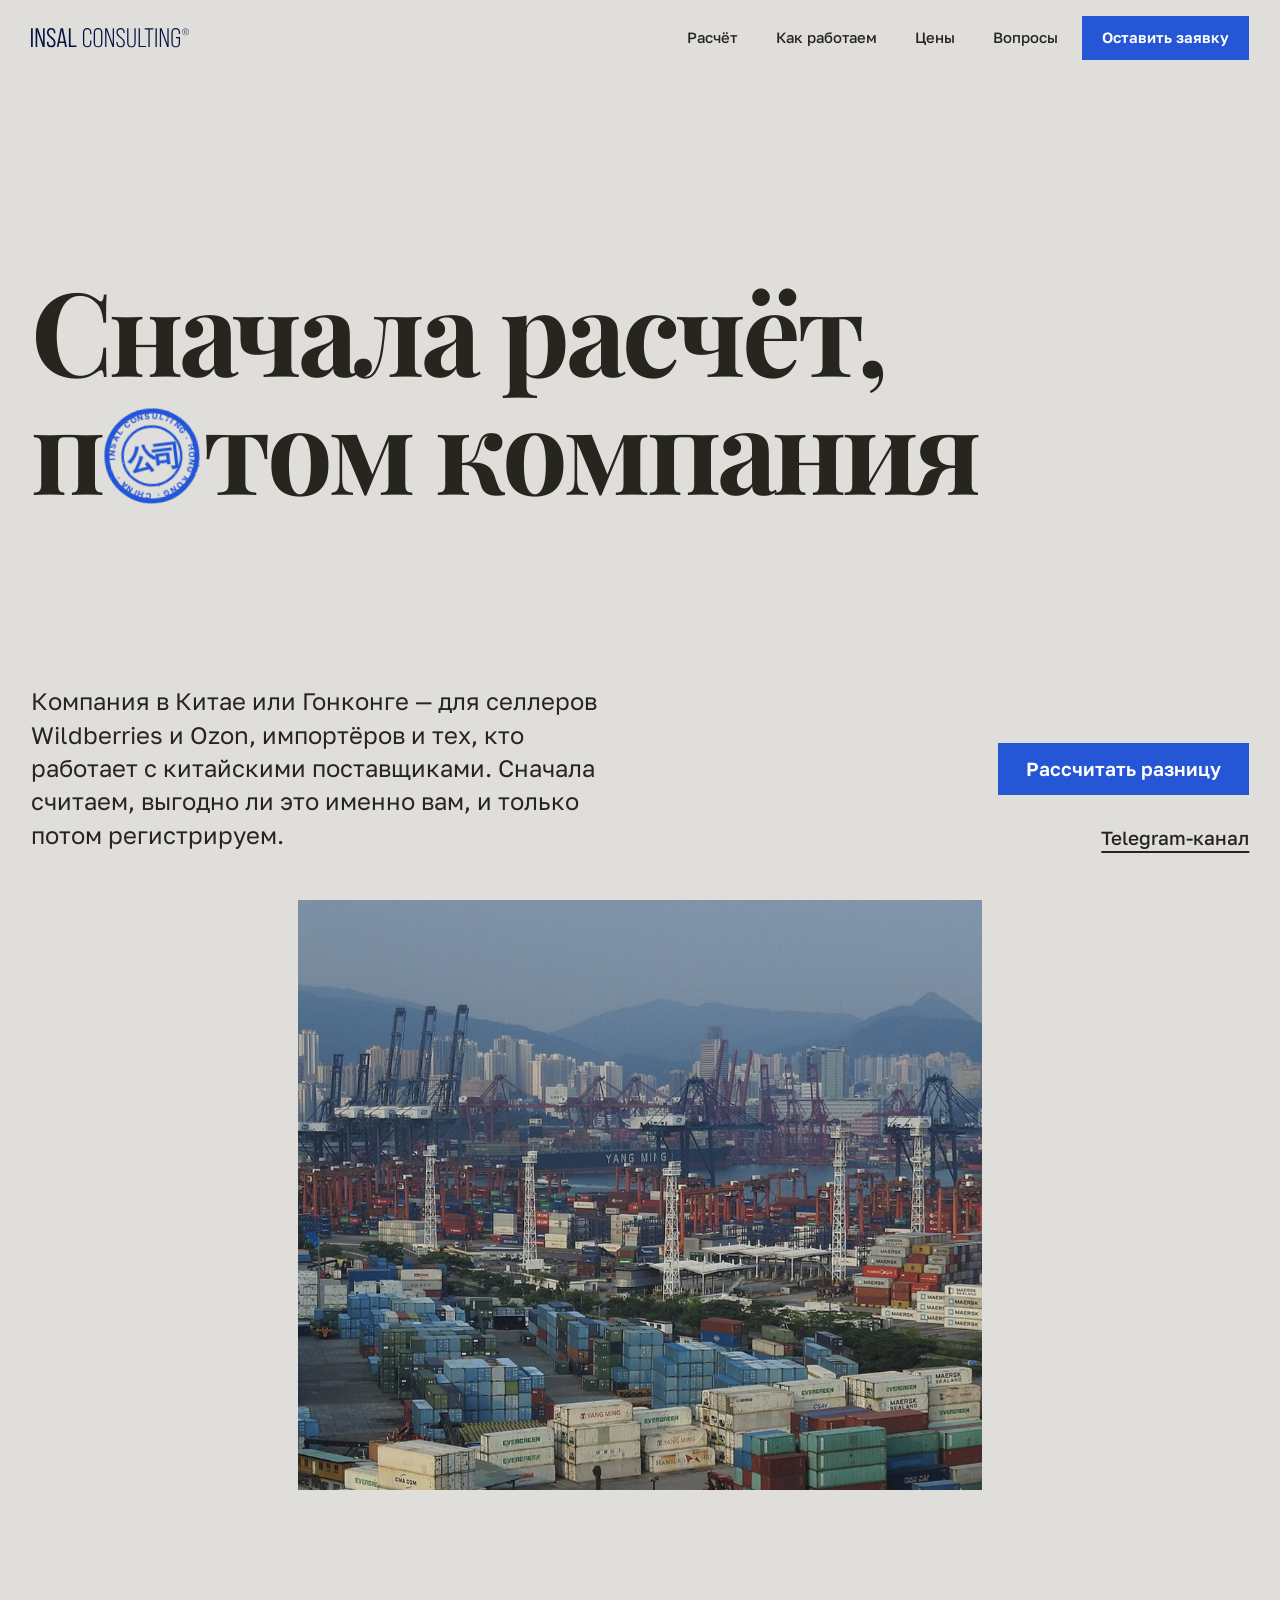
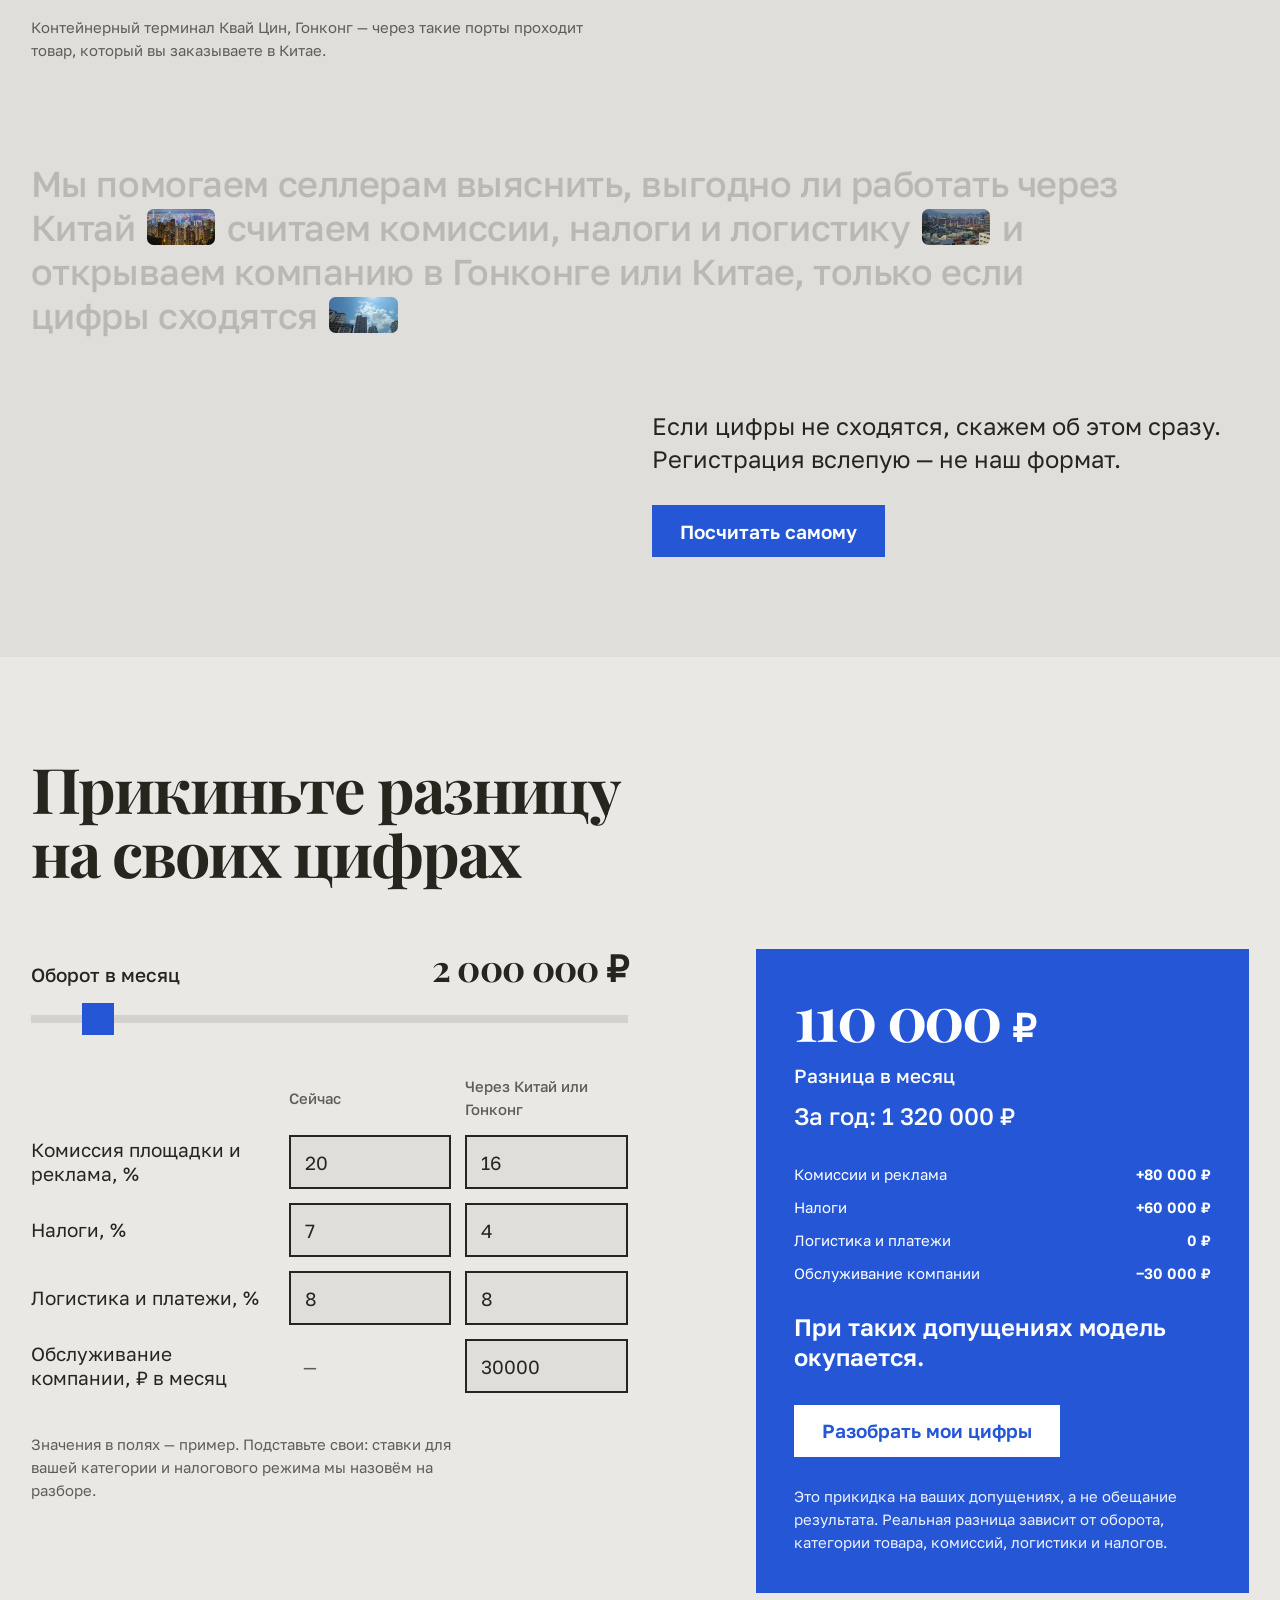
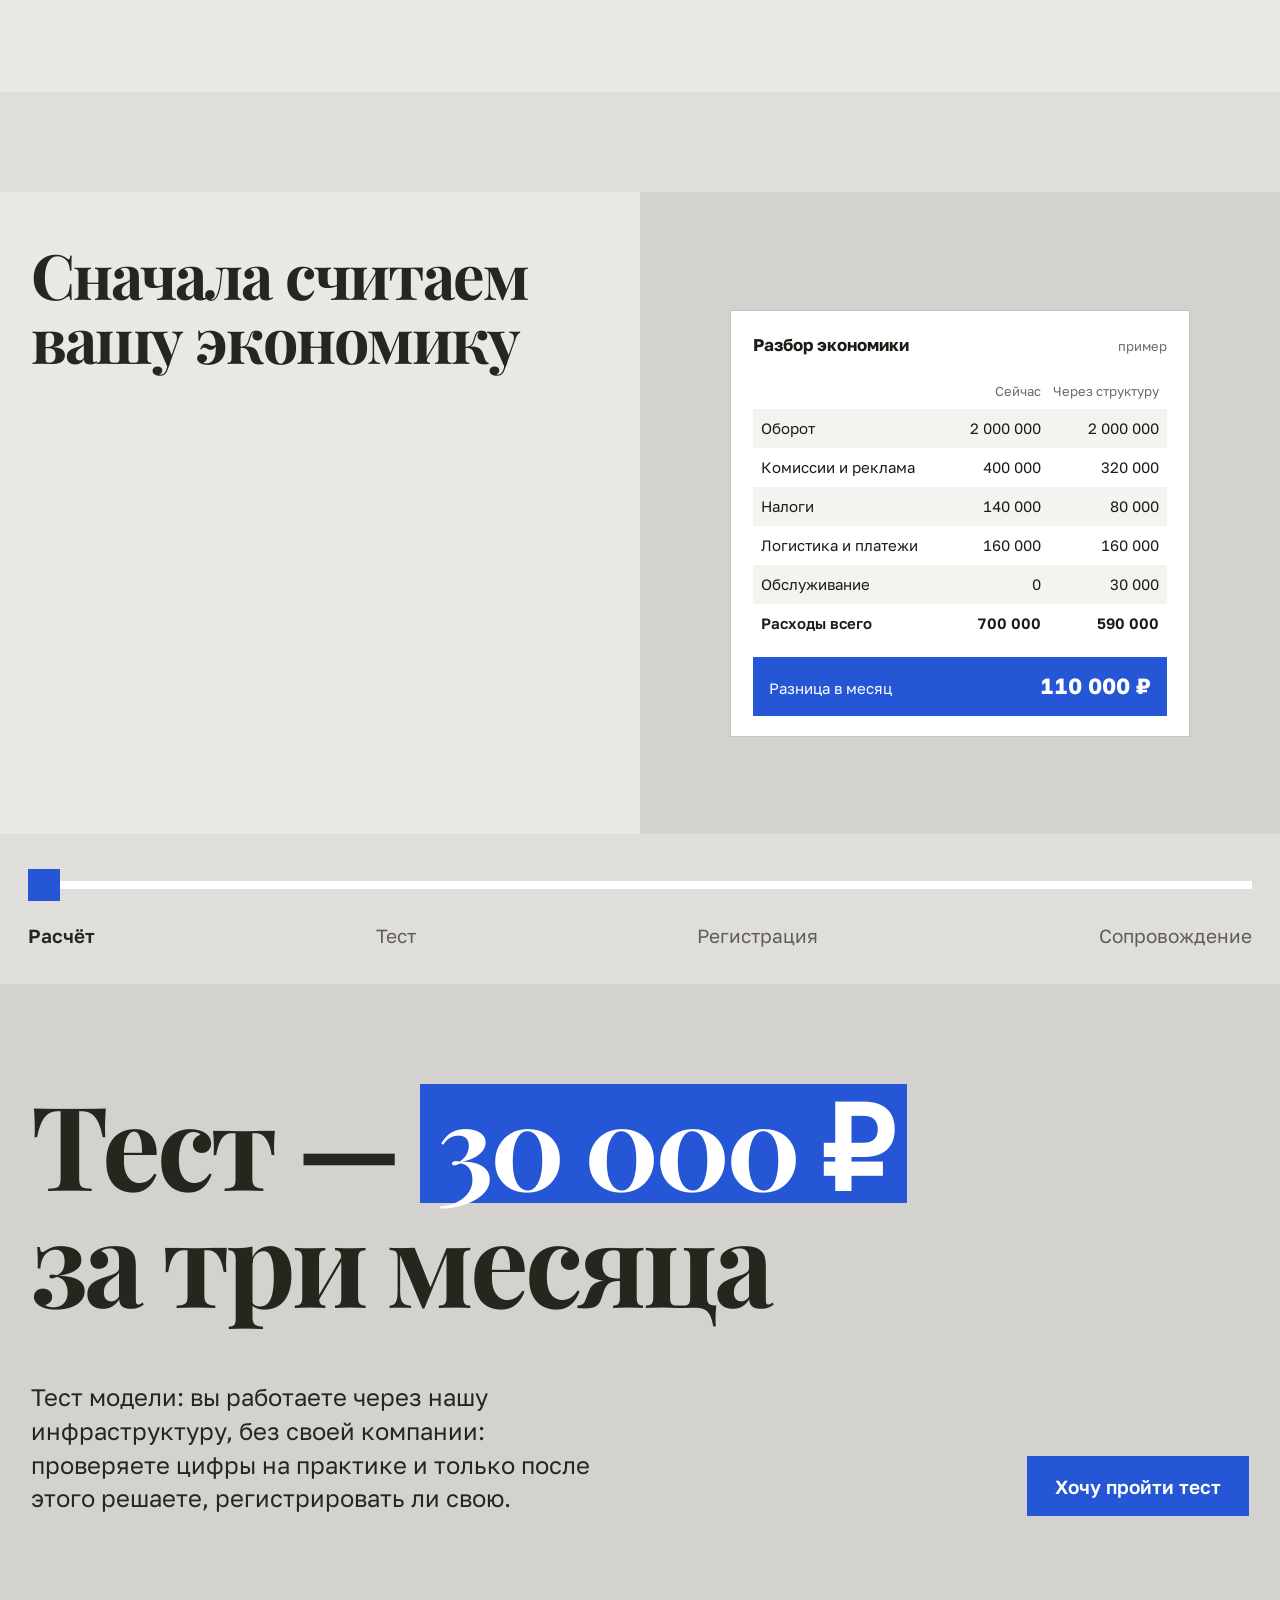
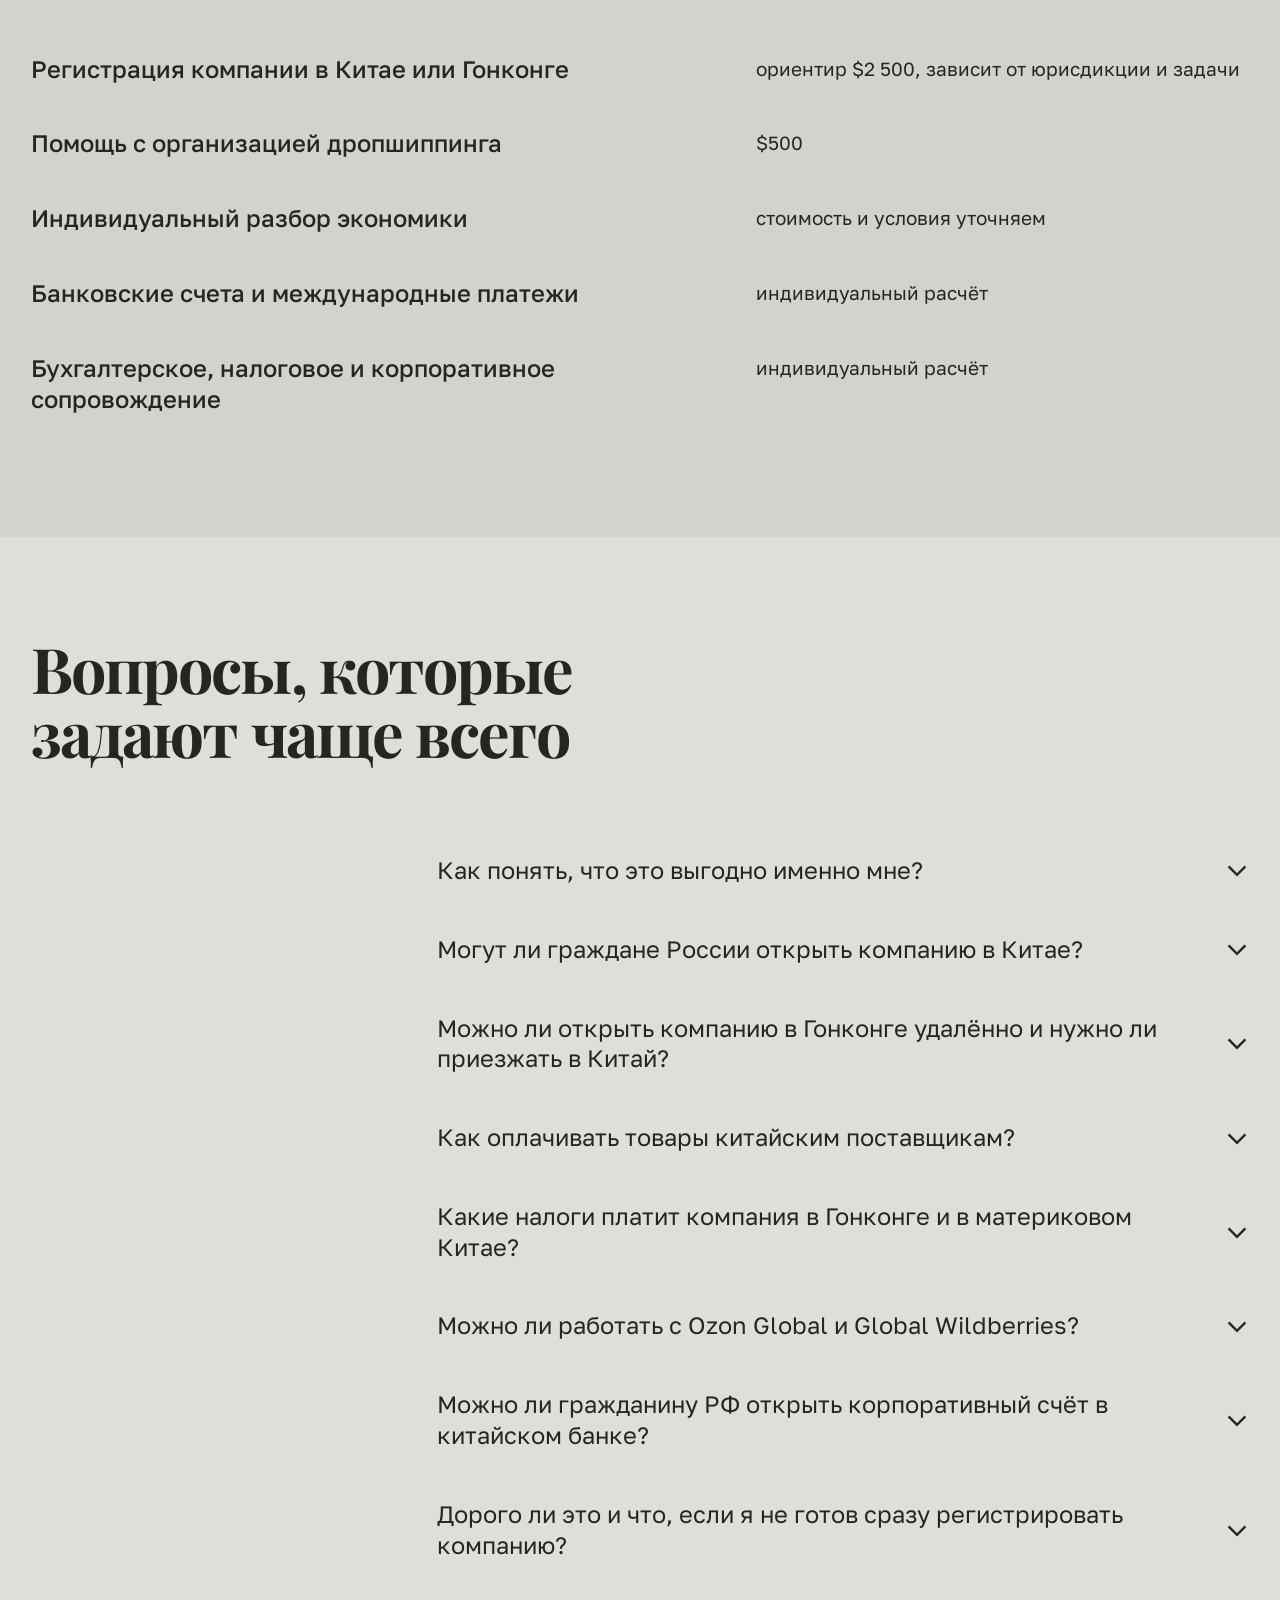
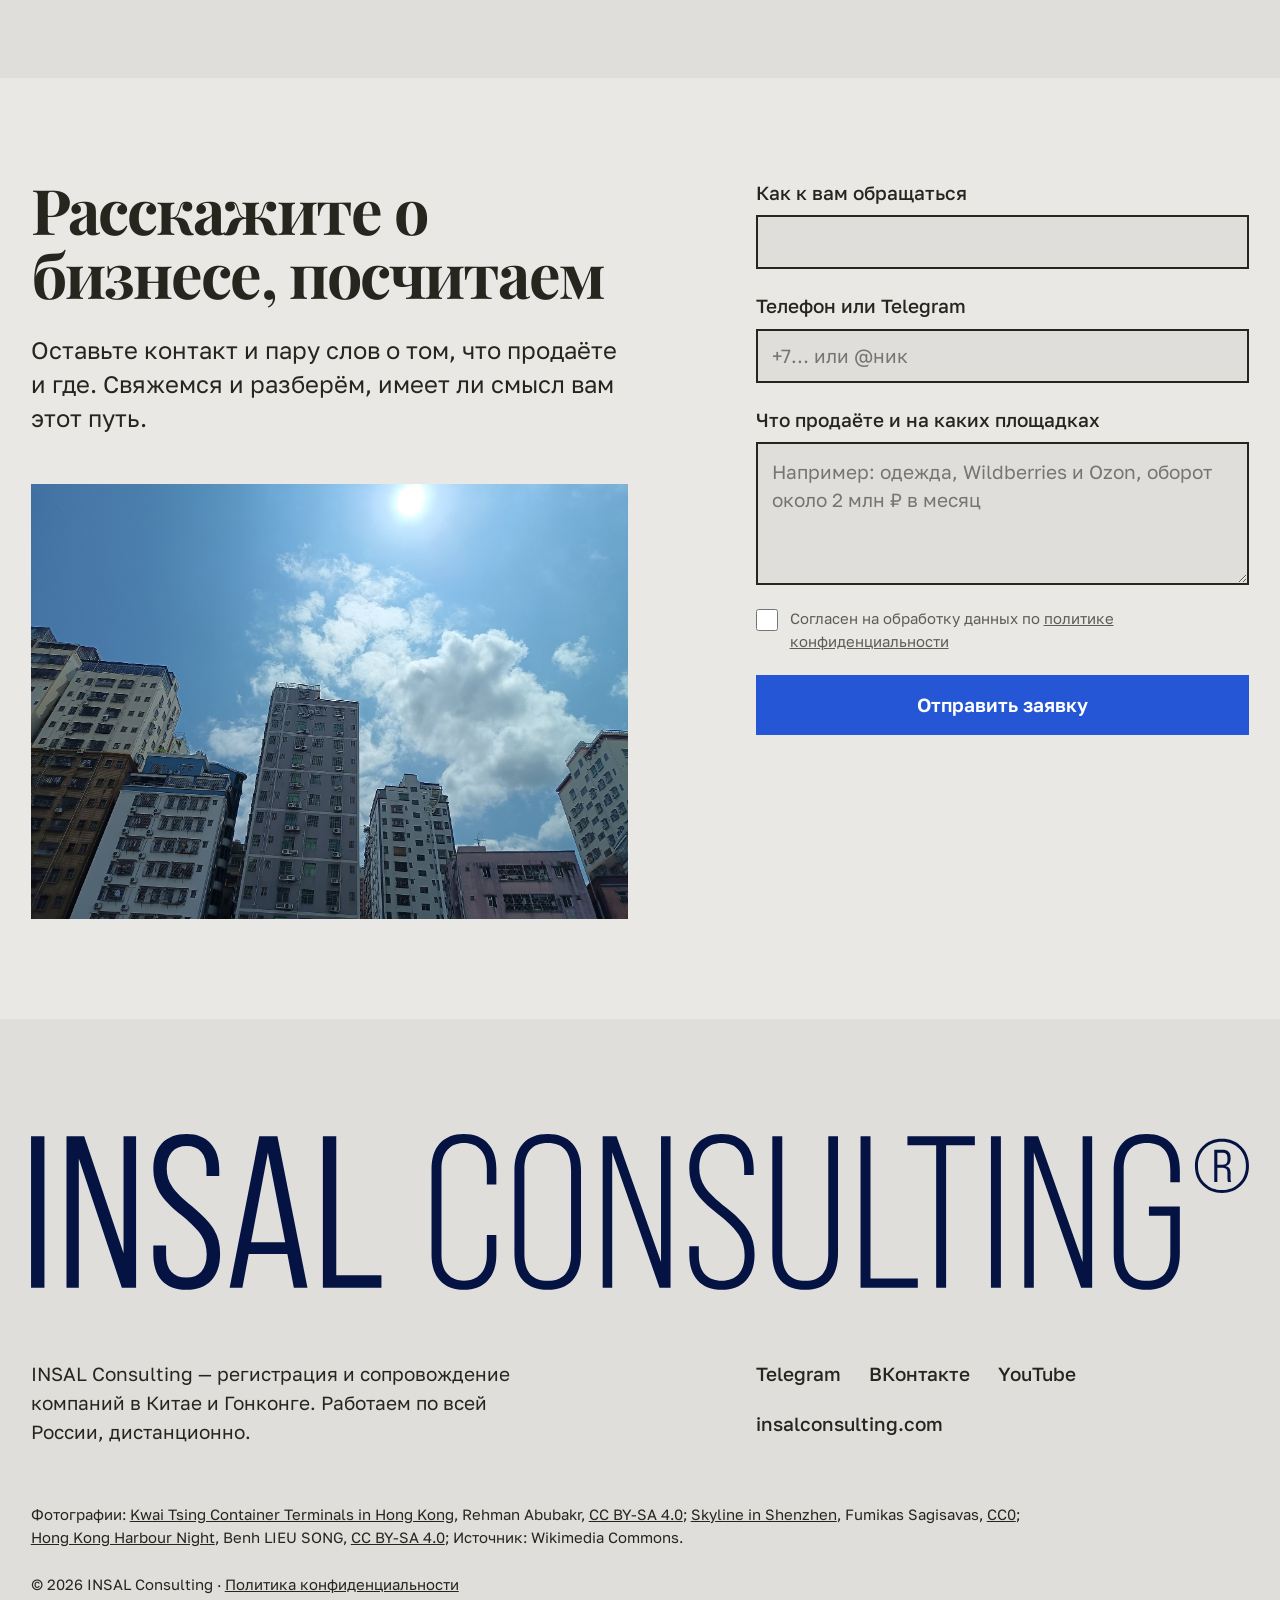
==== index.html @ 182c16f9 "init: landing for INSAL Consulting" ====
<!doctype html>
<html lang="ru">
<head>
<meta charset="utf-8">
<meta name="viewport" content="width=device-width, initial-scale=1">
<title>INSAL Consulting — компания в Китае и Гонконге: сначала расчёт</title>
<meta name="description" content="Помогаем селлерам Wildberries и Ozon и предпринимателям, работающим с Китаем, посчитать выгоду от компании в Китае или Гонконге, проверить модель на тесте и только потом зарегистрировать компанию.">
<meta name="theme-color" content="#dfdedb">
<meta property="og:title" content="INSAL Consulting — сначала расчёт, потом компания">
<meta property="og:description" content="Компания в Китае или Гонконге для селлеров и импортёров: расчёт экономики, тест модели, регистрация и сопровождение.">
<meta property="og:type" content="website">
<link rel="icon" href="data:image/svg+xml,%3Csvg xmlns='http://www.w3.org/2000/svg' viewBox='0 0 64 64'%3E%3Ccircle cx='32' cy='32' r='28' fill='none' stroke='%232456d6' stroke-width='6'/%3E%3Ccircle cx='32' cy='32' r='14' fill='%232456d6'/%3E%3C/svg%3E">
<link rel="preconnect" href="https://fonts.googleapis.com">
<link rel="preconnect" href="https://fonts.gstatic.com" crossorigin>
<link href="https://fonts.googleapis.com/css2?family=Golos+Text:wght@400;500;600&family=Playfair+Display:wght@600;700;800&display=swap" rel="stylesheet">
<link rel="stylesheet" href="styles.css">
<script>document.documentElement.classList.add('js')</script>
</head>
<body>

<svg width="0" height="0" style="position:absolute" aria-hidden="true" focusable="false">
  <defs>
    <filter id="ink" x="-5%" y="-5%" width="110%" height="110%">
      <feTurbulence type="fractalNoise" baseFrequency="0.9" numOctaves="2" seed="7" result="n"/>
      <feDisplacementMap in="SourceGraphic" in2="n" scale="1.6"/>
    </filter>
    <symbol id="seal" viewBox="0 0 100 100">
      <g filter="url(#ink)" fill="none" stroke="currentColor">
        <circle cx="50" cy="50" r="46" stroke-width="5"/>
        <circle cx="50" cy="50" r="30" stroke-width="2.5"/>
        <path id="sealpath" d="M50 50m-38 0a38 38 0 1 1 76 0a38 38 0 1 1-76 0" stroke="none"/>
      </g>
      <text font-family="Golos Text, Arial, sans-serif" font-size="8.6" font-weight="600" letter-spacing="1.1" fill="currentColor" filter="url(#ink)">
        <textPath href="#sealpath" startOffset="0">INSAL CONSULTING · HONG KONG · CHINA ·</textPath>
      </text>
      <text x="50" y="62" text-anchor="middle" font-family="'Noto Serif SC','Songti SC','SimSun','Microsoft YaHei',serif" font-size="30" font-weight="700" fill="currentColor" filter="url(#ink)">公司</text>
    </symbol>
  </defs>
</svg>

<header class="bar" id="header">
  <div class="bar__in">
    <a class="logo" href="#top" aria-label="INSAL Consulting — наверх"><img src="img/logo.svg" width="197" height="26" alt="INSAL Consulting"></a>
    <nav class="nav" id="nav" aria-label="Разделы">
      <a href="#calc">Расчёт</a>
      <a href="#stages">Как работаем</a>
      <a href="#price">Цены</a>
      <a href="#faq">Вопросы</a>
    </nav>
    <a class="btn btn--sm bar__cta" href="#contact"><span class="btn__t">Оставить заявку</span></a>
    <button class="burger" id="burger" type="button" aria-label="Меню" aria-expanded="false" aria-controls="nav"><span></span><span></span></button>
  </div>
</header>

<main id="top">

<!-- HERO -->
<section class="hero" aria-labelledby="h1">
  <div class="hero__stage">
    <h1 class="hero__title" id="h1" aria-label="Сначала расчёт, потом компания">
      <span class="ln" aria-hidden="true"><span class="ln__i">Сначала расчёт,</span></span>
      <span class="ln" aria-hidden="true"><span class="ln__i">п<svg class="seal" viewBox="0 0 100 100" focusable="false"><use href="#seal"/></svg>том компания</span></span>
    </h1>
  </div>
  <div class="hero__foot">
    <p class="hero__sub">Компания в Китае или Гонконге — для селлеров Wildberries и Ozon, импортёров и тех, кто работает с китайскими поставщиками. Сначала считаем, выгодно ли это именно вам, и только потом регистрируем.</p>
    <div class="hero__act">
      <a class="btn" href="#calc"><span class="btn__t">Рассчитать разницу</span></a>
      <a class="link" href="https://t.me/insal_tovary_kitai" target="_blank" rel="noopener">Telegram-канал</a>
    </div>
  </div>
</section>

<!-- SHUTTER IMAGE -->
<figure class="band" id="band">
  <div class="band__win" id="bandWin">
    <img class="band__img" id="bandImg" src="img/kwai-tsing-container-terminals-in-hong-kong.jpg" width="1920" height="1440" alt="Контейнерный терминал Квай Цин в Гонконге: краны, штабеля контейнеров и город за бухтой" decoding="async">
  </div>
  <figcaption class="band__cap">Контейнерный терминал Квай Цин, Гонконг — через такие порты проходит товар, который вы заказываете в Китае.</figcaption>
</figure>

<!-- STATEMENT -->
<section class="sec sec--state" id="about" aria-labelledby="h-about">
  <h2 class="sr" id="h-about">Чем мы занимаемся</h2>
  <div class="wrap">
    <p class="statement" id="statement">Мы помогаем селлерам выяснить, выгодно ли работать через Китай <span class="pic"><img src="img/hong-kong-harbour-night-2019-06-11.jpg" width="1920" height="908" alt="Гавань Виктория ночью" loading="lazy" decoding="async" style="object-position:30% 50%"></span> считаем комиссии, налоги и логистику <span class="pic"><img src="img/kwai-tsing-container-terminals-in-hong-kong.jpg" width="1920" height="1440" alt="Контейнеры в порту Гонконга" loading="lazy" decoding="async" style="object-position:30% 70%"></span> и открываем компанию в Гонконге или Китае, только если цифры сходятся <span class="pic"><img src="img/skyline-in-shenzhen-20250327.jpg" width="1920" height="1440" alt="Небоскрёбы Шэньчжэня" loading="lazy" decoding="async" style="object-position:50% 38%"></span></p>
    <div class="state__side">
      <p class="lead">Если цифры не сходятся, скажем об этом сразу. Регистрация вслепую — не наш формат.</p>
      <a class="btn" href="#calc"><span class="btn__t">Посчитать самому</span></a>
    </div>
  </div>
</section>

<!-- CALCULATOR -->
<section class="sec sec--calc" id="calc" aria-labelledby="h-calc">
  <div class="wrap">
    <h2 class="head" id="h-calc">Прикиньте разницу на своих цифрах</h2>
    <div class="calc">
      <form class="calc__in" id="calcForm" onsubmit="return false" aria-label="Калькулятор разницы расходов">
        <div class="field">
          <label for="c-turn">Оборот в месяц</label>
          <output id="o-turn" class="field__val" for="c-turn">2 000 000 ₽</output>
          <input id="c-turn" class="range" type="range" min="200000" max="20000000" step="100000" value="2000000">
        </div>
        <div class="pairs" role="group" aria-label="Расходы в процентах от оборота">
          <div class="pairs__h"><span></span><span>Сейчас</span><span>Через Китай или Гонконг</span></div>
          <label class="pairs__r"><span>Комиссия площадки и реклама, %</span><input id="c-com0" type="number" inputmode="decimal" min="0" max="80" step="0.5" value="20" aria-label="Комиссия площадки и реклама сейчас, %"><input id="c-com1" type="number" inputmode="decimal" min="0" max="80" step="0.5" value="16" aria-label="Комиссия площадки и реклама в новой модели, %"></label>
          <label class="pairs__r"><span>Налоги, %</span><input id="c-tax0" type="number" inputmode="decimal" min="0" max="80" step="0.5" value="7" aria-label="Налоги сейчас, %"><input id="c-tax1" type="number" inputmode="decimal" min="0" max="80" step="0.5" value="4" aria-label="Налоги в новой модели, %"></label>
          <label class="pairs__r"><span>Логистика и платежи, %</span><input id="c-log0" type="number" inputmode="decimal" min="0" max="80" step="0.5" value="8" aria-label="Логистика и платежи сейчас, %"><input id="c-log1" type="number" inputmode="decimal" min="0" max="80" step="0.5" value="8" aria-label="Логистика и платежи в новой модели, %"></label>
          <label class="pairs__r pairs__r--one"><span>Обслуживание компании, ₽ в месяц</span><span class="pairs__dash" aria-hidden="true">—</span><input id="c-srv" type="number" inputmode="numeric" min="0" step="1000" value="30000" aria-label="Расходы на обслуживание компании, рублей в месяц"></label>
        </div>
        <p class="note">Значения в полях — пример. Подставьте свои: ставки для вашей категории и налогового режима мы назовём на разборе.</p>
      </form>

      <div class="calc__out" id="calcOut" aria-live="polite">
        <p class="out__num"><span id="outNum">110 000</span> <span class="out__cur">₽</span></p>
        <p class="out__label" id="outLabel">Разница в расходах за месяц</p>
        <p class="out__year" id="outYear">За год: 1 320 000 ₽</p>
        <dl class="out__list">
          <div><dt>Комиссии и реклама</dt><dd id="d-com">+80 000 ₽</dd></div>
          <div><dt>Налоги</dt><dd id="d-tax">+60 000 ₽</dd></div>
          <div><dt>Логистика и платежи</dt><dd id="d-log">0 ₽</dd></div>
          <div><dt>Обслуживание компании</dt><dd id="d-srv">−30 000 ₽</dd></div>
        </dl>
        <p class="out__verdict" id="outVerdict">При таких допущениях модель окупается.</p>
        <button class="btn btn--inv" type="button" id="calcGo"><span class="btn__t">Разобрать мои цифры</span></button>
        <p class="out__fine">Это прикидка на ваших допущениях, а не обещание результата. Реальная разница зависит от оборота, категории товара, комиссий, логистики и налогов.</p>
      </div>
    </div>
  </div>
</section>

<!-- STAGES -->
<section class="stages" id="stages" aria-labelledby="h-stages">
  <div class="stages__split">
    <div class="stages__l">
      <h2 class="clauses" id="h-stages" aria-label="Как это работает: четыре этапа"><span class="clause" id="clauseText" aria-hidden="true">Сначала считаем вашу экономику</span></h2>
    </div>
    <div class="stages__r">
      <div class="frags">

        <div class="frag is-on" data-i="0" data-ui>
          <div class="ui__h"><b>Разбор экономики</b><span>пример</span></div>
          <div class="ui__t">
            <div class="ui__row ui__row--h"><span></span><span>Сейчас</span><span>Через структуру</span></div>
            <div class="ui__row"><span>Оборот</span><span>2 000 000</span><span>2 000 000</span></div>
            <div class="ui__row"><span>Комиссии и реклама</span><span>400 000</span><span>320 000</span></div>
            <div class="ui__row"><span>Налоги</span><span>140 000</span><span>80 000</span></div>
            <div class="ui__row"><span>Логистика и платежи</span><span>160 000</span><span>160 000</span></div>
            <div class="ui__row"><span>Обслуживание</span><span>0</span><span>30 000</span></div>
            <div class="ui__row ui__row--sum"><span>Расходы всего</span><span>700 000</span><span>590 000</span></div>
          </div>
          <div class="ui__foot"><span>Разница в месяц</span><b>110 000 ₽</b></div>
        </div>

        <div class="frag" data-i="1" data-ui>
          <div class="ui__h"><b>Тест модели</b><span>30 000 ₽ · 3 месяца</span></div>
          <ul class="ui__steps">
            <li class="done"><i></i><span>Подключаем вас к нашей инфраструктуре</span></li>
            <li class="done"><i></i><span>Размещаем товары на международной площадке</span></li>
            <li class="now"><i></i><span>Проверяем платежи, логистику и маржу</span></li>
            <li><i></i><span>Считаем итог теста вместе с вами</span></li>
          </ul>
          <div class="ui__months"><span class="on">Месяц 1</span><span class="on">Месяц 2</span><span>Месяц 3</span></div>
          <p class="ui__fine">Своей компании на время теста не нужно.</p>
        </div>

        <div class="frag" data-i="2" data-ui>
          <div class="ui__h"><b>Регистрация компании</b><span>Китай или Гонконг</span></div>
          <ul class="ui__check">
            <li><svg viewBox="0 0 20 20" aria-hidden="true"><path d="M4 10.5l4 4 8-9" fill="none" stroke="currentColor" stroke-width="2.4"/></svg><span>Выбираем юрисдикцию под вашу задачу</span></li>
            <li><svg viewBox="0 0 20 20" aria-hidden="true"><path d="M4 10.5l4 4 8-9" fill="none" stroke="currentColor" stroke-width="2.4"/></svg><span>Готовим и подаём документы дистанционно</span></li>
            <li><svg viewBox="0 0 20 20" aria-hidden="true"><path d="M4 10.5l4 4 8-9" fill="none" stroke="currentColor" stroke-width="2.4"/></svg><span>Получаем регистрацию и корпоративные документы</span></li>
            <li><svg viewBox="0 0 20 20" aria-hidden="true"><path d="M4 10.5l4 4 8-9" fill="none" stroke="currentColor" stroke-width="2.4"/></svg><span>Помогаем с банковским счётом и платежами</span></li>
          </ul>
          <svg class="ui__seal" viewBox="0 0 100 100" aria-hidden="true"><use href="#seal"/></svg>
        </div>

        <div class="frag" data-i="3" data-ui>
          <div class="ui__h"><b>Сопровождение</b><span>каждый месяц</span></div>
          <ul class="ui__list">
            <li><b>Бухгалтерия</b><span>учёт и отчётность компании</span></li>
            <li><b>Налоги</b><span>расчёт и подача в вашей юрисдикции</span></li>
            <li><b>Корпоративное обслуживание</b><span>документы, адрес, продления</span></li>
            <li><b>Международные платежи</b><span>переводы поставщикам</span></li>
          </ul>
          <p class="ui__fine">Стоимость считаем индивидуально.</p>
        </div>

      </div>
    </div>
    <div class="stages__ctl">
      <div class="track">
        <span class="track__bg"></span><span class="track__fill" id="trackFill"></span>
        <input class="range range--stage" id="stageRange" type="range" min="0" max="3" step="1" value="0" aria-label="Этап работы" aria-valuetext="Расчёт">
      </div>
      <div class="stops" id="stops">
        <button type="button" class="is-on" data-i="0">Расчёт</button>
        <button type="button" data-i="1">Тест</button>
        <button type="button" data-i="2">Регистрация</button>
        <button type="button" data-i="3">Сопровождение</button>
      </div>
      <p class="sr" id="stageLive" aria-live="polite"></p>
    </div>
  </div>
</section>

<!-- PRICE -->
<section class="sec sec--price" id="price" aria-labelledby="h-price">
  <div class="wrap">
    <h2 class="pricehead" id="h-price">
      <span class="pl">Тест — <span class="pblock" id="pblock">30 000 ₽</span></span>
      <span class="pl">за три месяца</span>
    </h2>
    <div class="price__row">
      <p class="lead price__sub">Тест модели: вы работаете через нашу инфраструктуру, без своей компании: проверяете цифры на практике и только после этого решаете, регистрировать ли свою.</p>
      <a class="btn price__btn" href="#contact" data-topic="Хочу пройти тест модели (30 000 ₽ за 3 месяца)"><span class="btn__t">Хочу пройти тест</span></a>
    </div>
    <dl class="plist">
      <div class="plist__r"><dt>Регистрация компании в Китае или Гонконге</dt><dd>ориентир $2 500, зависит от юрисдикции и задачи</dd></div>
      <div class="plist__r"><dt>Помощь с организацией дропшиппинга</dt><dd>$500</dd></div>
      <div class="plist__r"><dt>Индивидуальный разбор экономики</dt><dd>стоимость и условия уточняем</dd></div>
      <div class="plist__r"><dt>Банковские счета и международные платежи</dt><dd>индивидуальный расчёт</dd></div>
      <div class="plist__r"><dt>Бухгалтерское, налоговое и корпоративное сопровождение</dt><dd>индивидуальный расчёт</dd></div>
    </dl>
  </div>
</section>

<!-- FAQ -->
<section class="sec sec--faq" id="faq" aria-labelledby="h-faq">
  <div class="wrap">
    <h2 class="head head--wide" id="h-faq">Вопросы, которые задают чаще всего</h2>
    <div class="faq">
      <details class="q" name="faq">
        <summary><span>Как понять, что это выгодно именно мне?</span><svg viewBox="0 0 20 20" aria-hidden="true"><path d="M3 7l7 7 7-7" fill="none" stroke="currentColor" stroke-width="2"/></svg></summary>
        <div class="q__a"><p>Считаем до регистрации: берём ваш оборот, комиссии, налоги, логистику и платежи и сравниваем с работой через компанию в Китае или Гонконге. Если разница не оправдывает расходы, так и скажем. Если хочется проверить на практике, есть тест за 30 000 ₽ на три месяца, без своей компании.</p></div>
      </details>
      <details class="q" name="faq">
        <summary><span>Могут ли граждане России открыть компанию в Китае?</span><svg viewBox="0 0 20 20" aria-hidden="true"><path d="M3 7l7 7 7-7" fill="none" stroke="currentColor" stroke-width="2"/></svg></summary>
        <div class="q__a"><p>Да, гражданин РФ может быть владельцем компании в Китае и в Гонконге. Какой формат подойдёт, зависит от задачи: закупки, продажи на площадках, международная торговля. Подбираем его на разборе.</p></div>
      </details>
      <details class="q" name="faq">
        <summary><span>Можно ли открыть компанию в Гонконге удалённо и нужно ли приезжать в Китай?</span><svg viewBox="0 0 20 20" aria-hidden="true"><path d="M3 7l7 7 7-7" fill="none" stroke="currentColor" stroke-width="2"/></svg></summary>
        <div class="q__a"><p>Для регистрации компании в Гонконге личный визит не требуется. Требования для материкового Китая и для конкретного банка зависят от формата компании и от самого банка. Скажем о них заранее, до оплаты.</p></div>
      </details>
      <details class="q" name="faq">
        <summary><span>Как оплачивать товары китайским поставщикам?</span><svg viewBox="0 0 20 20" aria-hidden="true"><path d="M3 7l7 7 7-7" fill="none" stroke="currentColor" stroke-width="2"/></svg></summary>
        <div class="q__a"><p>Платёж уходит от имени вашей компании, а не частного лица. Схему переводов и банк подбираем индивидуально, сроки и условия зависят от банка. Помощь с платежами считаем отдельно.</p></div>
      </details>
      <details class="q" name="faq">
        <summary><span>Какие налоги платит компания в Гонконге и в материковом Китае?</span><svg viewBox="0 0 20 20" aria-hidden="true"><path d="M3 7l7 7 7-7" fill="none" stroke="currentColor" stroke-width="2"/></svg></summary>
        <div class="q__a"><p>В Гонконге налогообложение зависит от того, где компания ведёт деятельность и получает прибыль. В материковом Китае ставка зависит от размера бизнеса, прибыли и налогового статуса компании. Общей цифры «для всех» не называем: считаем для вашей модели, учитывая и ваши обязательства в России.</p></div>
      </details>
      <details class="q" name="faq">
        <summary><span>Можно ли работать с Ozon Global и Global Wildberries?</span><svg viewBox="0 0 20 20" aria-hidden="true"><path d="M3 7l7 7 7-7" fill="none" stroke="currentColor" stroke-width="2"/></svg></summary>
        <div class="q__a"><p>Да, мы организуем работу через международные программы маркетплейсов, включая Ozon Global и другие доступные площадки. Условия площадок меняются, поэтому актуальные требования уточняем на разборе.</p></div>
      </details>
      <details class="q" name="faq">
        <summary><span>Можно ли гражданину РФ открыть корпоративный счёт в китайском банке?</span><svg viewBox="0 0 20 20" aria-hidden="true"><path d="M3 7l7 7 7-7" fill="none" stroke="currentColor" stroke-width="2"/></svg></summary>
        <div class="q__a"><p>Это зависит от банка, юрисдикции и проверки бизнеса. Гарантировать открытие счёта нельзя, и мы этого не обещаем. Помогаем подготовиться и подобрать варианты, стоимость считаем индивидуально.</p></div>
      </details>
      <details class="q" name="faq">
        <summary><span>Дорого ли это и что, если я не готов сразу регистрировать компанию?</span><svg viewBox="0 0 20 20" aria-hidden="true"><path d="M3 7l7 7 7-7" fill="none" stroke="currentColor" stroke-width="2"/></svg></summary>
        <div class="q__a"><p>Регистрировать сразу не обязательно. Можно начать с теста: 30 000 ₽ за три месяца, вы работаете через нашу инфраструктуру и смотрите на реальные цифры. Решение о своей компании принимаете после этого.</p></div>
      </details>
    </div>
  </div>
</section>

<!-- CONTACT -->
<section class="sec sec--contact" id="contact" aria-labelledby="h-contact">
  <div class="wrap contact">
    <div class="contact__l">
      <h2 class="head" id="h-contact">Расскажите о бизнесе, посчитаем</h2>
      <p class="lead">Оставьте контакт и пару слов о том, что продаёте и где. Свяжемся и разберём, имеет ли смысл вам этот путь.</p>
      <figure class="contact__pic">
        <img src="img/skyline-in-shenzhen-20250327.jpg" width="1920" height="1440" alt="Небоскрёбы Шэньчжэня на закате" loading="lazy" decoding="async">
      </figure>
    </div>
    <form class="form" id="leadForm" novalidate>
      <input type="text" name="_gotcha" style="display:none" tabindex="-1" autocomplete="off">
      <div class="f">
        <label for="f-name">Как к вам обращаться</label>
        <input id="f-name" name="name" type="text" autocomplete="name" required>
      </div>
      <div class="f">
        <label for="f-contact">Телефон или Telegram</label>
        <input id="f-contact" name="contact" type="text" autocomplete="tel" placeholder="+7… или @ник" required>
      </div>
      <div class="f">
        <label for="f-comment">Что продаёте и на каких площадках</label>
        <textarea id="f-comment" name="comment" rows="4" placeholder="Например: одежда, Wildberries и Ozon, оборот около 2 млн ₽ в месяц"></textarea>
      </div>
      <input type="hidden" name="topic" id="f-topic" value="">
      <label class="agree"><input type="checkbox" id="f-agree" required><span>Согласен на обработку данных по <a href="privacy.html">политике конфиденциальности</a></span></label>
      <button class="btn btn--full" type="submit"><span class="btn__t">Отправить заявку</span></button>
      <p class="form__st" id="formSt" role="status" aria-live="polite"></p>
    </form>
  </div>
</section>

</main>

<footer class="foot">
  <div class="wrap">
    <a class="foot__logo" href="#top" aria-label="INSAL Consulting — наверх"><img src="img/logo.svg" width="197" height="26" alt="INSAL Consulting" loading="lazy"></a>
    <div class="foot__row">
      <p class="foot__about">INSAL Consulting — регистрация и сопровождение компаний в Китае и Гонконге. Работаем по всей России, дистанционно.</p>
      <p class="foot__links">
        <a href="https://t.me/insal_tovary_kitai" target="_blank" rel="noopener">Telegram</a>
        <a href="https://vk.ru/insal_consulting" target="_blank" rel="noopener">ВКонтакте</a>
        <a href="https://youtube.com/@insal_consulting" target="_blank" rel="noopener">YouTube</a>
        <a href="https://insalconsulting.com" target="_blank" rel="noopener">insalconsulting.com</a>
      </p>
    </div>
    <p class="credits">Фотографии: <a href="https://commons.wikimedia.org/wiki/File:Kwai_Tsing_Container_Terminals_in_Hong_Kong.jpg">Kwai Tsing Container Terminals in Hong Kong</a>, Rehman Abubakr, <a href="https://creativecommons.org/licenses/by-sa/4.0">CC BY-SA 4.0</a>; <a href="https://commons.wikimedia.org/wiki/File:Skyline_in_Shenzhen_(20250327).jpg">Skyline in Shenzhen</a>, Fumikas Sagisavas, <a href="https://creativecommons.org/publicdomain/zero/1.0/deed.en">CC0</a>; <a href="https://commons.wikimedia.org/wiki/File:Hong_Kong_Harbour_Night_2019-06-11.jpg">Hong Kong Harbour Night</a>, Benh LIEU SONG, <a href="https://creativecommons.org/licenses/by-sa/4.0">CC BY-SA 4.0</a>; Источник: Wikimedia Commons.</p>
    <p class="foot__copy">© <span id="year">2026</span> INSAL Consulting · <a href="privacy.html">Политика конфиденциальности</a></p>
  </div>
</footer>

<script src="script.js"></script>
</body>
</html>
---- styles.css ----
:root {
  --bg: #dfdedb;
  --surface: #d3d2ce;
  --field: #e9e8e5;
  --ink: #26251e;
  --muted: #5f5d55;
  --accent: #2456d6;
  --accent-ink: #ffffff;
  --accent-deep: #1b44ad;

  --f-display: "Playfair Display", Georgia, "Times New Roman", serif;
  --f-text: "Golos Text", system-ui, -apple-system, "Segoe UI", Arial, sans-serif;

  --m: clamp(16px, 2.4vw, 32px);
  --gap: clamp(64px, 7.8vw, 120px);

  --s-small: clamp(0.875rem, 0.85rem + 0.1vw, 0.9375rem);
  --s-body: clamp(1.0625rem, 1rem + 0.25vw, 1.1875rem);
  --s-lead: clamp(1.1875rem, 1.05rem + 0.55vw, 1.5rem);
  --s-state: clamp(1.5rem, 1.05rem + 1.7vw, 2.25rem);
  --s-head: clamp(2.1rem, 1.2rem + 3.4vw, 4.4rem);
  --s-display: clamp(2.5rem, 9.1vw, 9.6rem);

  --ease: cubic-bezier(.2, .8, .2, 1);
  --ease-io: cubic-bezier(.65, 0, .35, 1);
}

*, *::before, *::after { box-sizing: border-box; }
html { scroll-behavior: smooth; -webkit-text-size-adjust: 100%; }
body {
  margin: 0;
  background: var(--bg);
  color: var(--ink);
  font-family: var(--f-text);
  font-size: var(--s-body);
  line-height: 1.55;
  -webkit-font-smoothing: antialiased;
  text-rendering: optimizeLegibility;
  overflow-x: clip;
}
img { display: block; max-width: 100%; }
a { color: inherit; }
h1, h2, p, dl, dd, ul, figure { margin: 0; padding: 0; }
ul { list-style: none; }
button { font: inherit; color: inherit; cursor: pointer; }
::selection { background: var(--accent); color: var(--accent-ink); }
:focus-visible { outline: 3px solid var(--accent); outline-offset: 3px; }

.sr { position: absolute; width: 1px; height: 1px; overflow: hidden; clip: rect(0 0 0 0); white-space: nowrap; }
.wrap { padding-inline: var(--m); max-width: 1920px; margin-inline: auto; }

/* ---------- bar ---------- */
.bar { position: fixed; inset: 0 0 auto 0; z-index: 50; transition: background-color .3s var(--ease), transform .4s var(--ease); }
.bar.scrolled { background: var(--bg); }
.bar.hide { transform: translateY(-100%); }
.bar__in { display: flex; align-items: center; gap: 24px; min-width: 0; padding: 16px var(--m); max-width: 1920px; margin-inline: auto; }
.logo { flex-shrink: 0; display: block; }
.logo img { width: 158px; height: auto; }
.nav { display: flex; gap: clamp(20px, 3vw, 44px); margin-left: auto; }
.nav a { white-space: nowrap; text-decoration: none; font-size: var(--s-small); font-weight: 500; padding-block: 8px; position: relative; }
.nav a::after { content: ""; position: absolute; left: 0; right: 0; bottom: 2px; height: 2px; background: var(--accent); transform: scaleX(0); transform-origin: left; transition: transform .35s var(--ease); }
.nav a:hover::after, .nav a:focus-visible::after { transform: scaleX(1); }
.bar__cta { flex-shrink: 0; }
.burger { display: none; width: 44px; height: 44px; background: none; border: 0; padding: 0; position: relative; margin-left: auto; }
.burger span { position: absolute; left: 10px; right: 10px; height: 2px; background: var(--ink); transition: transform .35s var(--ease), top .35s var(--ease); }
.burger span:first-child { top: 17px; }
.burger span:last-child { top: 25px; }
.burger.is-open span:first-child { top: 21px; transform: rotate(45deg); }
.burger.is-open span:last-child { top: 21px; transform: rotate(-45deg); }

/* ---------- buttons ---------- */
.btn { position: relative; display: inline-flex; align-items: center; justify-content: center; min-height: 52px; padding: 0 28px; background: var(--accent); color: var(--accent-ink); font-weight: 600; font-size: var(--s-body); text-decoration: none; border: 0; border-radius: 0; overflow: hidden; isolation: isolate; transition: transform .25s var(--ease); }
.btn::before { content: ""; position: absolute; inset: 0; background: var(--ink); transform: translateY(101%); transition: transform .45s var(--ease); z-index: -1; }
.btn:hover::before, .btn:focus-visible::before { transform: translateY(0); }
.btn:active { transform: scale(.97); }
.btn--sm { min-height: 44px; padding: 0 20px; font-size: var(--s-small); }
.btn--full { width: 100%; min-height: 60px; }
.btn--inv { background: var(--accent-ink); color: var(--accent); }
.btn--inv::before { background: var(--ink); }
.btn--inv:hover, .btn--inv:focus-visible { color: var(--accent-ink); }
.btn__t { position: relative; }
.link { font-weight: 500; text-decoration: underline; text-decoration-thickness: 2px; text-underline-offset: 6px; transition: color .2s; }
.link:hover { color: var(--accent); }

/* ---------- hero ---------- */
.hero { min-height: 100svh; display: grid; grid-template-rows: 1fr auto; padding: 96px var(--m) clamp(28px, 4vw, 48px); max-width: 1920px; margin-inline: auto; }
.hero__stage { display: flex; align-items: center; }
.hero__title { font-family: var(--f-display); font-weight: 700; font-size: var(--s-display); line-height: .98; letter-spacing: -.035em; width: 100%; color: var(--ink); }
.ln { display: block; clip-path: inset(-120% -12% -.1em -12%); padding-bottom: .04em; }
.ln__i { display: block; white-space: nowrap; }
.seal { display: inline-block; width: .84em; height: .84em; vertical-align: -.08em; margin: 0 .02em; color: var(--accent); transform: rotate(-7deg); overflow: visible; }
.hero__foot { display: grid; grid-template-columns: repeat(12, 1fr); gap: 24px; align-items: end; }
.hero__sub { grid-column: 1 / span 6; font-size: var(--s-lead); line-height: 1.4; max-width: 44ch; }
.hero__act { grid-column: 9 / -1; display: flex; align-items: center; justify-content: flex-end; gap: 28px; flex-wrap: wrap; }

.js .hero__title .ln__i { transform: translateY(108%); }
.js.go .hero__title .ln__i { transform: none; transition: transform 1.05s var(--ease); }
.js.go .hero__title .ln:nth-child(2) .ln__i { transition-delay: .12s; }
.js .seal { opacity: 0; }
.js.go .seal { animation: stamp .8s cubic-bezier(.3, 1.1, .4, 1) .95s forwards; }
@keyframes stamp {
  0% { opacity: 0; transform: scale(2.6) rotate(-26deg); }
  55% { opacity: 1; transform: scale(.9) rotate(-9deg); }
  75% { transform: scale(1.05) rotate(-6deg); }
  100% { opacity: 1; transform: scale(1) rotate(-7deg); }
}
.js.go .hero__stage { animation: thud .22s var(--ease-io) 1.5s; }
@keyframes thud { 40% { transform: translateY(5px); } }
.js .hero__sub, .js .hero__act { opacity: 0; transform: translateY(24px); }
.js.go .hero__sub, .js.go .hero__act { opacity: 1; transform: none; transition: opacity .8s var(--ease) 1.25s, transform .8s var(--ease) 1.25s; }
.js.go .hero__act { transition-delay: 1.4s; }
.js .bar { opacity: 0; }
.js.go .bar { opacity: 1; transition: opacity .8s .5s, background-color .3s var(--ease), transform .4s var(--ease); }

/* ---------- shutter band ---------- */
.band { margin: 0; }
.band__win { height: min(78svh, 900px); overflow: hidden; margin-inline: var(--m); clip-path: inset(0 var(--sx, 14%) var(--sy, 12%) var(--sx, 14%)); will-change: clip-path; }
.band__img { width: 100%; height: 100%; object-fit: cover; object-position: 50% 62%; transform: scale(var(--sc, 1.12)); will-change: transform; }
.band__cap { padding: 14px var(--m) 0; font-size: var(--s-small); color: var(--muted); max-width: 70ch; }

/* ---------- sections ---------- */
.sec { padding-block: var(--gap); }
.head { font-family: var(--f-display); font-weight: 700; font-size: var(--s-head); line-height: 1.02; letter-spacing: -.03em; max-width: 18ch; text-wrap: balance; }
.head--wide { max-width: 24ch; }
.lead { font-size: var(--s-lead); line-height: 1.42; max-width: 46ch; }

/* statement */
.sec--state .wrap { display: grid; grid-template-columns: repeat(12, 1fr); column-gap: 24px; }
.statement { grid-column: 1 / span 11; font-size: var(--s-state); line-height: 1.22; font-weight: 500; letter-spacing: -.012em; }
.statement .w { transition: opacity .25s linear; }
.pic { display: inline-block; width: 1.9em; height: 1em; border-radius: .18em; overflow: hidden; vertical-align: -.12em; margin: 0 .08em; position: relative; }
.pic img { width: 100%; height: 100%; object-fit: cover; transition: transform 1.2s var(--ease); }
.pic:hover img { transform: scale(1.18); }
.state__side { grid-column: 7 / -1; margin-top: 72px; display: grid; gap: 28px; justify-items: start; }

/* calculator */
.sec--calc { background: var(--field); }
.calc { margin-top: clamp(40px, 5vw, 72px); display: grid; grid-template-columns: repeat(12, 1fr); column-gap: 24px; row-gap: 32px; align-items: stretch; }
.calc__in { grid-column: 1 / span 6; display: grid; gap: 40px; align-content: start; }
.calc__out { grid-column: 8 / -1; background: var(--accent); color: var(--accent-ink); padding: clamp(24px, 3vw, 44px); display: flex; flex-direction: column; gap: 8px; }
.field { display: grid; grid-template-columns: 1fr auto; align-items: baseline; gap: 14px 16px; }
.field label { font-weight: 500; }
.field__val { font-family: var(--f-display); font-weight: 700; font-size: var(--s-state); letter-spacing: -.02em; line-height: 1; }
.field .range { grid-column: 1 / -1; }
.range { -webkit-appearance: none; appearance: none; width: 100%; height: 32px; background: transparent; margin: 0; cursor: pointer; --p: 0%; }
.range::-webkit-slider-runnable-track { height: 8px; background: var(--surface); }
.range::-moz-range-track { height: 8px; background: var(--surface); }
.range::-webkit-slider-thumb { -webkit-appearance: none; width: 32px; height: 32px; margin-top: -12px; background: var(--accent); border: 0; border-radius: 0; transition: transform .2s var(--ease); }
.range::-moz-range-thumb { width: 32px; height: 32px; background: var(--accent); border: 0; border-radius: 0; }
.range:hover::-webkit-slider-thumb { transform: scale(1.12); }
.range:active::-webkit-slider-thumb { transform: scale(.94); }

.pairs { display: grid; gap: 14px; }
.pairs__h, .pairs__r { display: grid; grid-template-columns: minmax(0, 1.5fr) minmax(0, 1fr) minmax(0, 1fr); gap: 14px; align-items: center; }
.pairs__h { font-size: var(--s-small); font-weight: 500; color: var(--muted); }
.pairs__r > span:first-child { line-height: 1.3; }
.pairs input, .f input[type=text], .f textarea { font: inherit; font-size: var(--s-body); color: var(--ink); background: var(--bg); border: 2px solid var(--ink); border-radius: 0; padding: 0 14px; height: 54px; width: 100%; min-width: 0; transition: background-color .2s, border-color .2s; }
.pairs input:focus, .f input:focus, .f textarea:focus { outline: 0; border-color: var(--accent); background: #fff; }
.pairs input:hover, .f input:hover, .f textarea:hover { background: #f4f3f1; }
.pairs__dash { color: var(--muted); padding-left: 14px; }
.note { font-size: var(--s-small); color: var(--muted); max-width: 52ch; }

.out__label { font-weight: 500; margin-top: 6px; }
.out__num { font-family: var(--f-display); font-weight: 700; font-size: var(--s-head); line-height: .95; letter-spacing: -.04em; font-variant-numeric: tabular-nums; }
.out__cur { font-size: .6em; }
.out__year { font-size: var(--s-lead); font-weight: 500; }
.out__list { margin-top: 20px; display: grid; gap: 10px; }
.out__list div { display: flex; justify-content: space-between; gap: 16px; font-size: var(--s-small); font-variant-numeric: tabular-nums; }
.out__list dd { font-weight: 600; white-space: nowrap; }
.out__verdict { margin-top: 20px; font-weight: 600; font-size: var(--s-lead); line-height: 1.25; }
.out__fine { margin-top: auto; padding-top: 20px; font-size: var(--s-small); opacity: .92; }
.calc__out .btn { margin-top: 24px; align-self: flex-start; }
.calc__out.is-neg { background: var(--ink); }
.calc__out { transition: background-color .5s var(--ease); }

/* stages */
.stages { padding-block: var(--gap) 0; }
.stages__split { position: relative; display: grid; grid-template-columns: 1fr 1fr; min-height: max(88svh, 680px); padding-bottom: 150px; }
.stages__l { background: var(--field); padding: clamp(28px, 4vw, 56px) var(--m); }
.stages__r { overflow: clip; background: var(--surface); display: grid; place-items: center; padding: 40px var(--m) 20px; }
.clauses { display: block; margin: 0; font-family: var(--f-display); font-weight: 700; font-size: var(--s-head); line-height: 1.02; letter-spacing: -.03em; max-width: 14ch; text-wrap: balance; }
.clause { display: block; transition: opacity .22s var(--ease), transform .3s var(--ease); }
.clause.out { opacity: 0; transform: translateY(-14px); }
.frags { display: grid; width: min(100%, 460px); }
.frag { grid-area: 1 / 1; opacity: 0; transform: translateY(22px) scale(.985); transition: opacity .3s var(--ease), transform .5s var(--ease); pointer-events: none; }
.frag.is-on { opacity: 1; transform: none; pointer-events: auto; transition-delay: .08s; }
[data-ui] { overflow: hidden; background: #fff; color: #1d1c17; border: 1px solid #c4c3bf; padding: 22px 22px 20px; font-size: .9375rem; line-height: 1.4; position: relative; }
.ui__h { display: flex; justify-content: space-between; gap: 12px; align-items: baseline; margin-bottom: 16px; }
.ui__h b { font-size: 1.0625rem; }
.ui__h span { color: #6b6a63; font-size: .8125rem; text-align: right; }
.ui__row { display: grid; grid-template-columns: 1.5fr 1fr 1fr; gap: 10px; padding: 9px 8px; font-variant-numeric: tabular-nums; }
.ui__row:nth-child(even) { background: #f4f3f0; }
.ui__row span + span { text-align: right; }
.ui__row--h { color: #6b6a63; font-size: .8125rem; }
.ui__row--sum { font-weight: 600; }
.ui__foot { margin-top: 14px; padding: 14px 16px; background: var(--accent); color: #fff; display: flex; justify-content: space-between; align-items: baseline; }
.ui__foot b { font-size: 1.375rem; font-variant-numeric: tabular-nums; }
.ui__steps { display: grid; gap: 14px; }
.ui__steps li { display: flex; gap: 12px; align-items: flex-start; color: #6b6a63; }
.ui__steps i { flex: none; width: 18px; height: 18px; border-radius: 50%; border: 2px solid #b9b8b3; margin-top: 2px; }
.ui__steps .done { color: #1d1c17; }
.ui__steps .done i { background: var(--accent); border-color: var(--accent); }
.ui__steps .now { color: #1d1c17; font-weight: 600; }
.ui__steps .now i { border-color: var(--accent); position: relative; }
.ui__steps .now i::after { content: ""; position: absolute; inset: 2px; border-radius: 50%; background: var(--accent); animation: pulse 1.4s var(--ease-io) infinite; }
@keyframes pulse { 50% { transform: scale(.35); opacity: .5; } }
.ui__months { display: grid; grid-template-columns: repeat(3, 1fr); gap: 6px; margin-top: 18px; }
.ui__months span { padding: 8px 0; text-align: center; background: #ecebe8; font-size: .8125rem; color: #6b6a63; }
.ui__months .on { background: var(--accent); color: #fff; }
.ui__fine { margin-top: 14px; font-size: .8125rem; color: #6b6a63; }
.ui__check { display: grid; gap: 14px; padding-right: 74px; }
.ui__check li { display: flex; gap: 12px; align-items: flex-start; }
.ui__check svg { flex: none; width: 22px; height: 22px; color: var(--accent); margin-top: 1px; }
.ui__seal { position: absolute; right: 14px; bottom: 14px; width: 92px; height: 92px; color: var(--accent); opacity: 0; transform: rotate(-12deg) scale(2); }
.frag.is-on .ui__seal { animation: stamp2 .7s cubic-bezier(.3, 1.1, .4, 1) .45s forwards; }
@keyframes stamp2 { 0% { opacity: 0; transform: rotate(-30deg) scale(2.6); } 60% { opacity: 1; transform: rotate(-10deg) scale(.92); } 100% { opacity: .95; transform: rotate(-12deg) scale(1); } }
.ui__list { display: grid; gap: 14px; }
.ui__list li { display: grid; gap: 2px; }
.ui__list li span { color: #6b6a63; font-size: .875rem; }

.stages__ctl { position: absolute; left: 28px; right: 28px; bottom: 28px; }
.track { position: relative; height: 32px; }
.track__bg, .track__fill { position: absolute; left: 0; top: 12px; height: 8px; }
.track__bg { right: 0; background: #fff; }
.track__fill { background: var(--ink); width: 0; transition: width .45s var(--ease); }
.range--stage { position: absolute; inset: 0; }
.range--stage::-webkit-slider-runnable-track { background: transparent; }
.range--stage::-moz-range-track { background: transparent; }
.stops { display: flex; justify-content: space-between; gap: 8px; margin-top: 14px; }
.stops button { background: none; border: 0; padding: 6px 0; text-align: left; font-size: var(--s-body); color: var(--muted); transition: color .25s; }
.stops button:last-child { text-align: right; }
.stops button.is-on { color: var(--ink); font-weight: 600; }
.stops button:hover { color: var(--accent); }

/* price */
.sec--price { background: var(--surface); min-height: 80svh; }
.pricehead { font-family: var(--f-display); font-weight: 700; font-size: var(--s-display); line-height: .98; letter-spacing: -.035em; }
.pl { display: block; white-space: nowrap; }
.pblock { display: inline-block; background: var(--accent); color: var(--accent-ink); padding: 0 .15em; line-height: 1.02; transform-origin: 20% 50%; }
.js .pblock { transform: scale(1.6) rotate(-6deg); opacity: 0; }
.js .pblock.in { animation: slam .7s cubic-bezier(.3, 1.1, .4, 1) forwards; }
@keyframes slam { 0% { opacity: 0; transform: scale(1.6) rotate(-6deg); } 60% { opacity: 1; transform: scale(.96) rotate(1deg); } 100% { opacity: 1; transform: none; } }
.price__row { margin-top: 64px; display: grid; grid-template-columns: repeat(12, 1fr); gap: 24px; align-items: end; }
.price__sub { grid-column: 1 / span 6; }
.price__btn { grid-column: 10 / -1; justify-self: end; min-height: 60px; }
.plist { margin-top: clamp(72px, 9vw, 128px); display: grid; gap: 0; }
.plist__r { display: grid; grid-template-columns: repeat(12, 1fr); gap: 24px; padding-block: 22px; transition: background-color .3s var(--ease), padding .3s var(--ease); }
.plist__r:hover { background: var(--bg); padding-inline: 16px; margin-inline: -16px; }
.plist dt { grid-column: 1 / span 7; font-size: var(--s-lead); line-height: 1.3; font-weight: 500; }
.plist dd { grid-column: 8 / -1; color: var(--ink); }

/* faq */
.faq { margin-top: 72px; margin-left: calc(100% / 12 * 4); display: grid; gap: 12px; }
.q { transition: background-color .3s var(--ease); }
.q summary { list-style: none; display: flex; justify-content: space-between; align-items: center; gap: 24px; padding: 18px 0; font-size: clamp(1.15rem, 1rem + .6vw, 1.5rem); line-height: 1.3; cursor: pointer; transition: padding .3s var(--ease); }
.q summary::-webkit-details-marker { display: none; }
.q summary svg { flex: none; width: 24px; height: 24px; transition: transform .4s var(--ease); }
.q summary:hover { color: var(--accent); }
.q[open] { background: var(--surface); margin-inline: -24px; padding-inline: 24px; }
.q[open] summary svg { transform: rotate(180deg); }
.q__a { padding: 0 0 26px; }
.q__a p { font-size: var(--s-body); max-width: 56ch; }
.q[open] .q__a p { animation: rise .55s var(--ease) both; }
@keyframes rise { from { opacity: 0; transform: translateY(14px); } }
@supports (interpolate-size: allow-keywords) {
  .q { interpolate-size: allow-keywords; }
  .q::details-content { block-size: 0; overflow: clip; transition: block-size .45s var(--ease), content-visibility .45s allow-discrete; }
  .q[open]::details-content { block-size: auto; }
}

/* contact */
.sec--contact { background: var(--field); }
.contact { display: grid; grid-template-columns: repeat(12, 1fr); column-gap: 24px; row-gap: 48px; }
.contact__l { grid-column: 1 / span 6; display: grid; gap: 28px; align-content: start; }
.contact__pic { margin-top: 20px; height: clamp(300px, 34vw, 520px); overflow: hidden; }
.contact__pic img { width: 100%; height: 100%; object-fit: cover; object-position: 50% 92%; transform: scale(1.08); transition: transform 1.6s var(--ease); }
.contact__pic.in img, .contact__pic:hover img { transform: scale(1); }
.form { grid-column: 8 / -1; display: grid; gap: 22px; align-content: start; }
.f { display: grid; gap: 8px; }
.f label { font-weight: 500; }
.f textarea { height: auto; padding: 14px; resize: vertical; min-height: 130px; line-height: 1.45; }
.agree { display: flex; gap: 12px; align-items: flex-start; font-size: var(--s-small); color: var(--muted); }
.agree input { flex: none; width: 22px; height: 22px; margin: 2px 0 0; accent-color: var(--accent); }
.form__st { min-height: 1.5em; font-weight: 500; }
.form__st.err { color: #b3261e; }

/* footer */
.foot { background: var(--bg); padding-block: clamp(72px, 9vw, 128px) 32px; }
.foot__logo { display: block; }
.foot__logo img { width: 100%; height: auto; }
.foot__row { margin-top: clamp(40px, 5vw, 72px); display: grid; grid-template-columns: repeat(12, 1fr); gap: 24px; }
.foot__about { grid-column: 1 / span 5; max-width: 44ch; }
.foot__links { grid-column: 8 / -1; display: flex; flex-wrap: wrap; gap: 12px 28px; }
.foot__links a { text-decoration: none; font-weight: 500; }
.foot__links a:hover { color: var(--accent); }
.credits { margin-top: 56px; font-size: var(--s-small); color: var(--ink); max-width: 110ch; }
.foot__copy { margin-top: 24px; font-size: var(--s-small); }

/* reveal (class added by script only) */
.js .rv { opacity: 0; transform: translateY(26px); }
.js .rv.in { opacity: 1; transform: none; transition: opacity .8s var(--ease) var(--d, 0s), transform .9s var(--ease) var(--d, 0s); }

/* ---------- responsive ---------- */
@media (max-width: 1180px) {
  .nav { gap: 22px; }
}
@media (max-width: 1100px) {
  .nav { position: fixed; inset: 0; background: var(--bg); flex-direction: column; justify-content: center; align-items: flex-start; gap: 8px; padding: 88px var(--m) 48px; margin: 0; transform: translateY(-100%); transition: transform .55s var(--ease); z-index: -1; }
  .nav.is-open { transform: none; }
  .nav a { font-family: var(--f-display); font-weight: 700; font-size: 2.6rem; letter-spacing: -.02em; }
  .burger { display: block; margin-left: 0; }
  .bar__cta { margin-left: auto; }
}
@media (max-width: 900px) {
  .hero__foot { grid-template-columns: 1fr; }
  .hero__sub, .hero__act { grid-column: 1; }
  .hero__act { justify-content: flex-start; }
  .state__side { grid-column: 1 / -1; }
  .statement { grid-column: 1 / -1; }
  .calc__in, .calc__out { grid-column: 1 / -1; }
  .stages__split { grid-template-columns: 1fr; padding-bottom: 150px; }
  .stages__r { order: -1; min-height: 46svh; }
  .stages__l { min-height: 250px; }
  .stages__ctl { left: 16px; right: 16px; }
  .clauses { font-size: clamp(2rem, 9vw, 3.4rem); max-width: 14ch; }
  .price__row { grid-template-columns: 1fr; }
  .price__sub, .price__btn { grid-column: 1; }
  .price__btn { justify-self: stretch; }
  .plist dt, .plist dd { grid-column: 1 / -1; }
  .plist__r { gap: 6px; }
  .faq { margin-left: 0; }
  .contact__l, .form { grid-column: 1 / -1; }
  .foot__about, .foot__links { grid-column: 1 / -1; }
}
@media (max-width: 700px) {
  :root { --s-display: 10.8vw; }
  .hero { padding-top: 88px; }
  .pairs__h, .pairs__r { grid-template-columns: 1.1fr 1fr 1fr; gap: 8px; }
  .pairs__r > span:first-child { grid-column: 1 / -1; }
  .pairs__h span:first-child { display: none; }
  .pairs__h { grid-template-columns: 1fr 1fr; }
  .pairs__r { grid-template-columns: 1fr 1fr; }
  .pairs__r--one .pairs__dash { padding-left: 0; }
  .q[open] { margin-inline: calc(var(--m) * -1); padding-inline: var(--m); }
  .stops button { font-size: var(--s-small); }
  .band__win { height: 56svh; }
}
@media (max-width: 560px) {
  .bar__in { gap: 12px; }
  .bar__cta .btn__t { font-size: .8125rem; }
  .bar__cta { padding: 0 12px; margin-left: auto; }
  .burger { margin-left: 0; width: 40px; }
  .logo img { width: 124px; }
}
@media (max-width: 380px) {
  .bar__cta { display: none; }
  .burger { margin-left: auto; }
}

@media (prefers-reduced-motion: reduce) {
  html { scroll-behavior: auto; }
  *, *::before, *::after { animation-duration: .001ms !important; animation-delay: 0s !important; transition-duration: .001ms !important; transition-delay: 0s !important; }
  .js .hero__title .ln__i, .js .hero__sub, .js .hero__act, .js .rv, .js .bar { transform: none; opacity: 1; }
  .js .seal, .js .pblock { opacity: 1; transform: none; }
  .js .seal { transform: rotate(-7deg); }
  .band__win { clip-path: none; }
  .band__img { transform: none; }
}
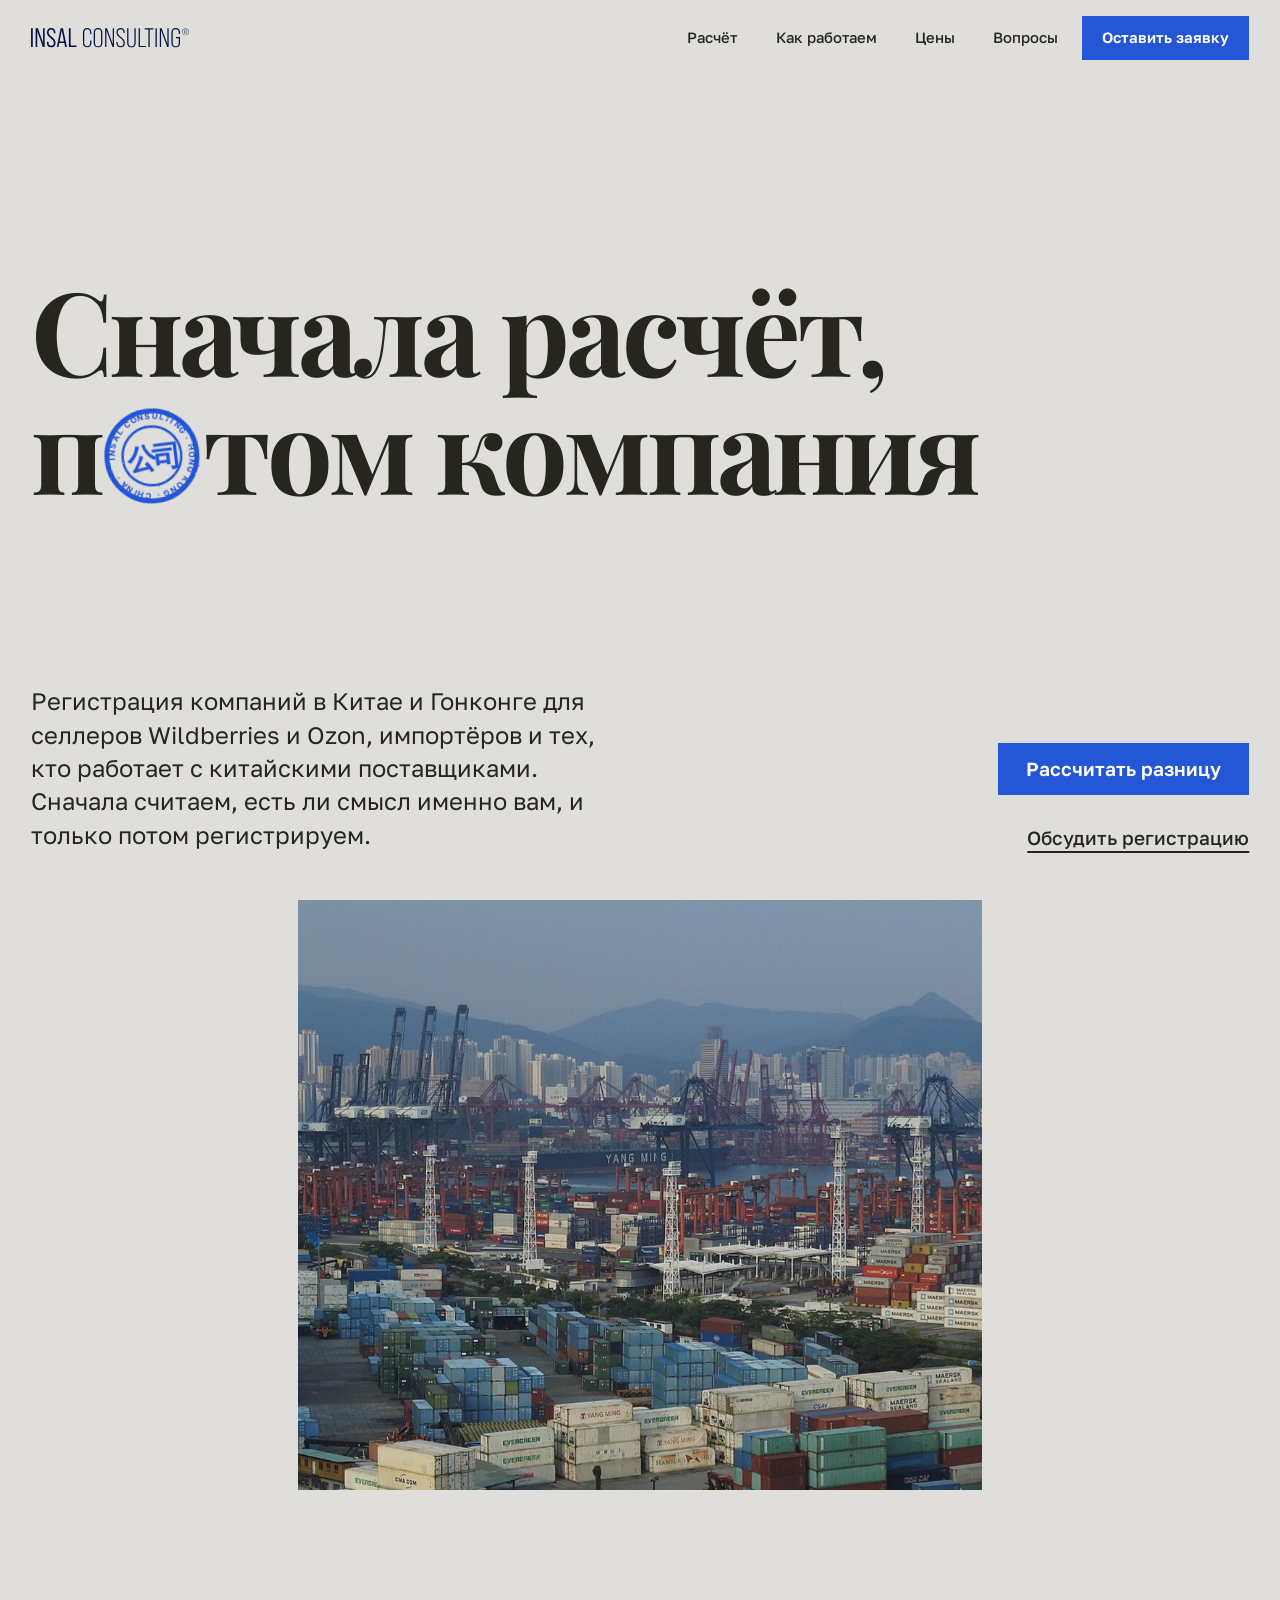
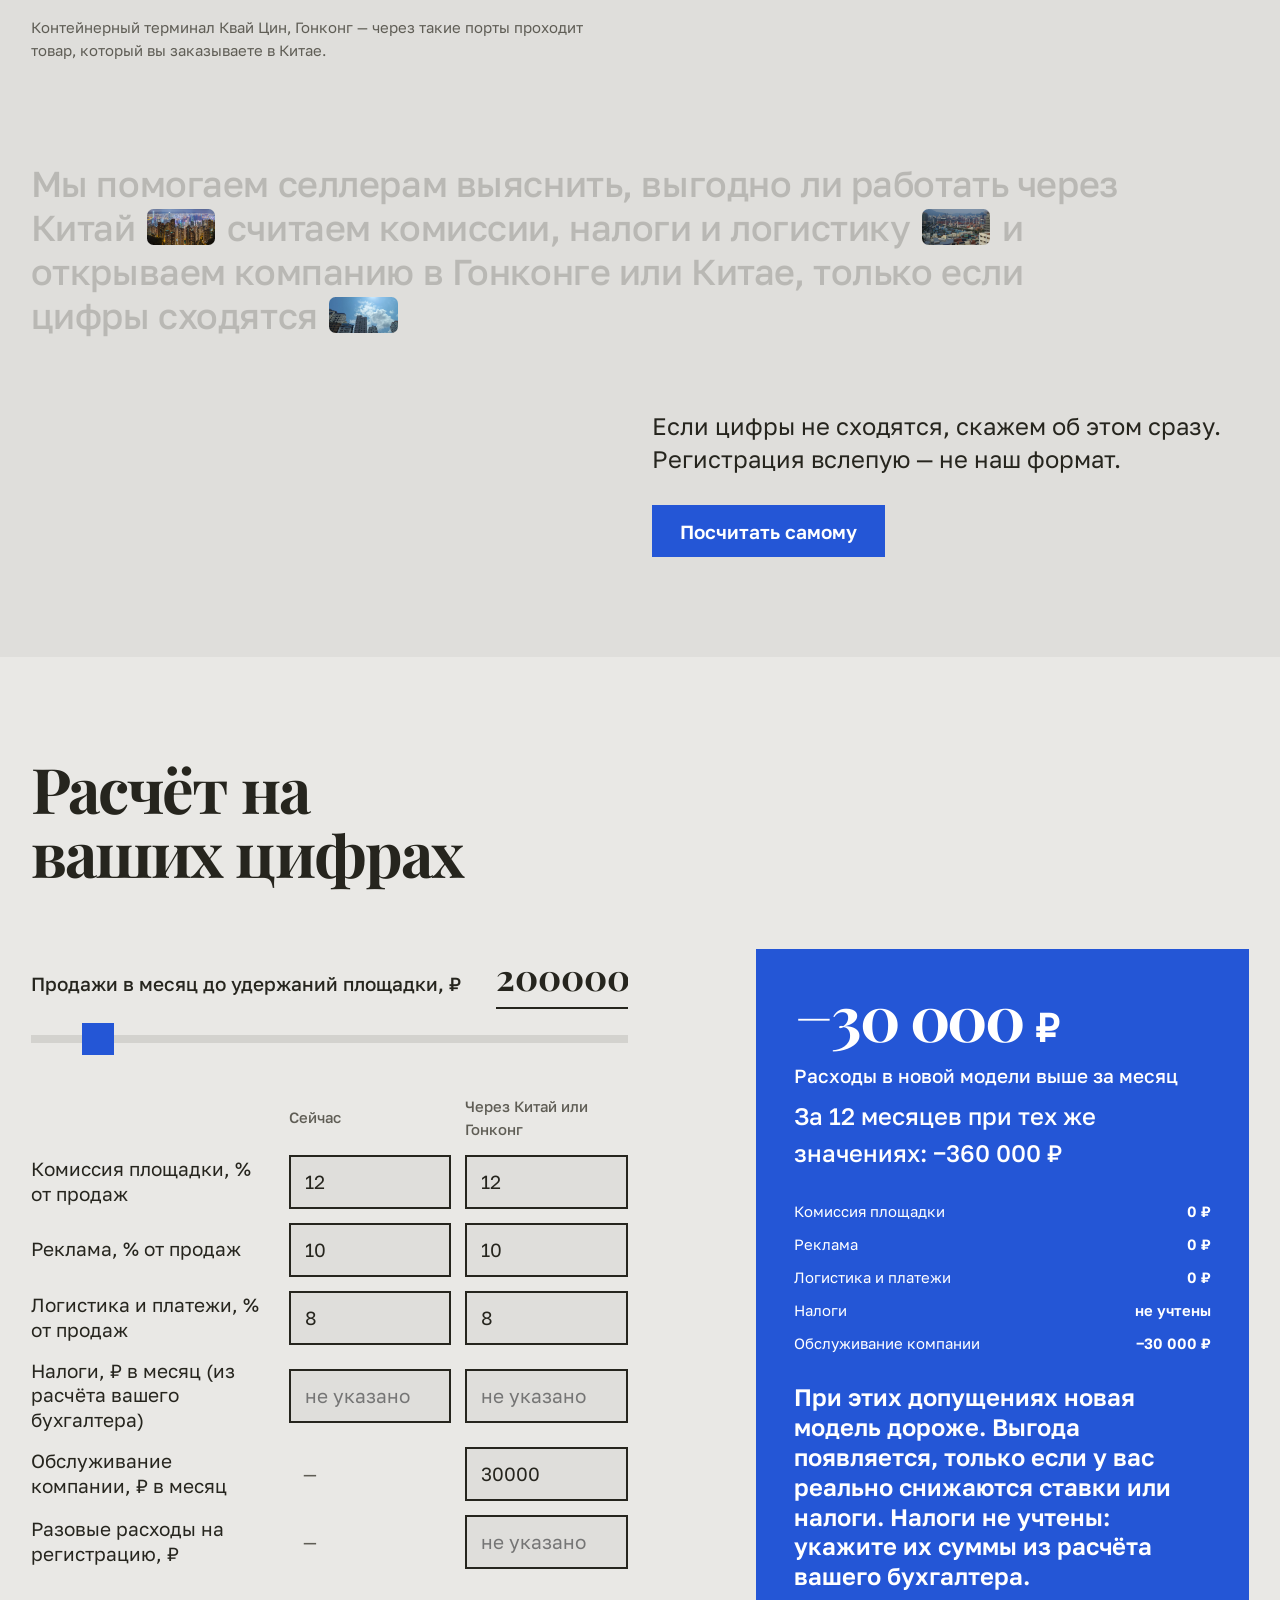
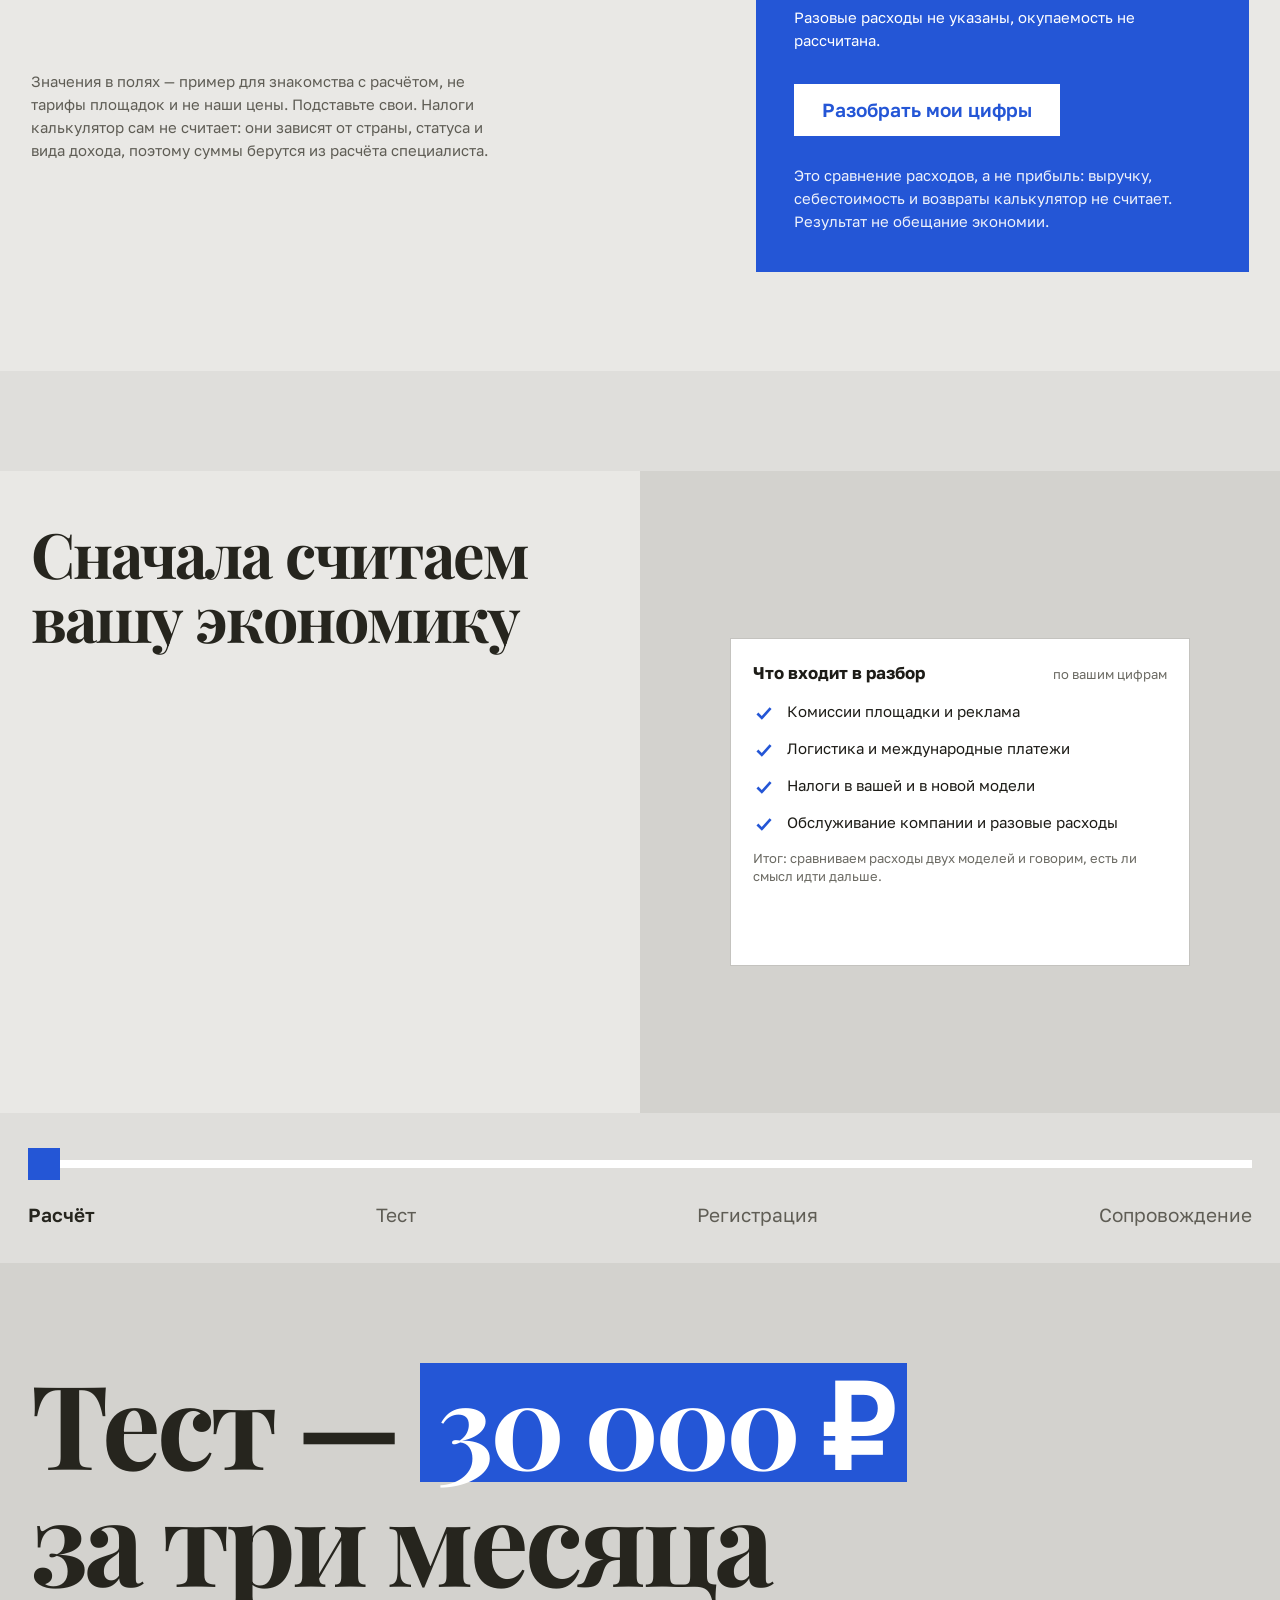
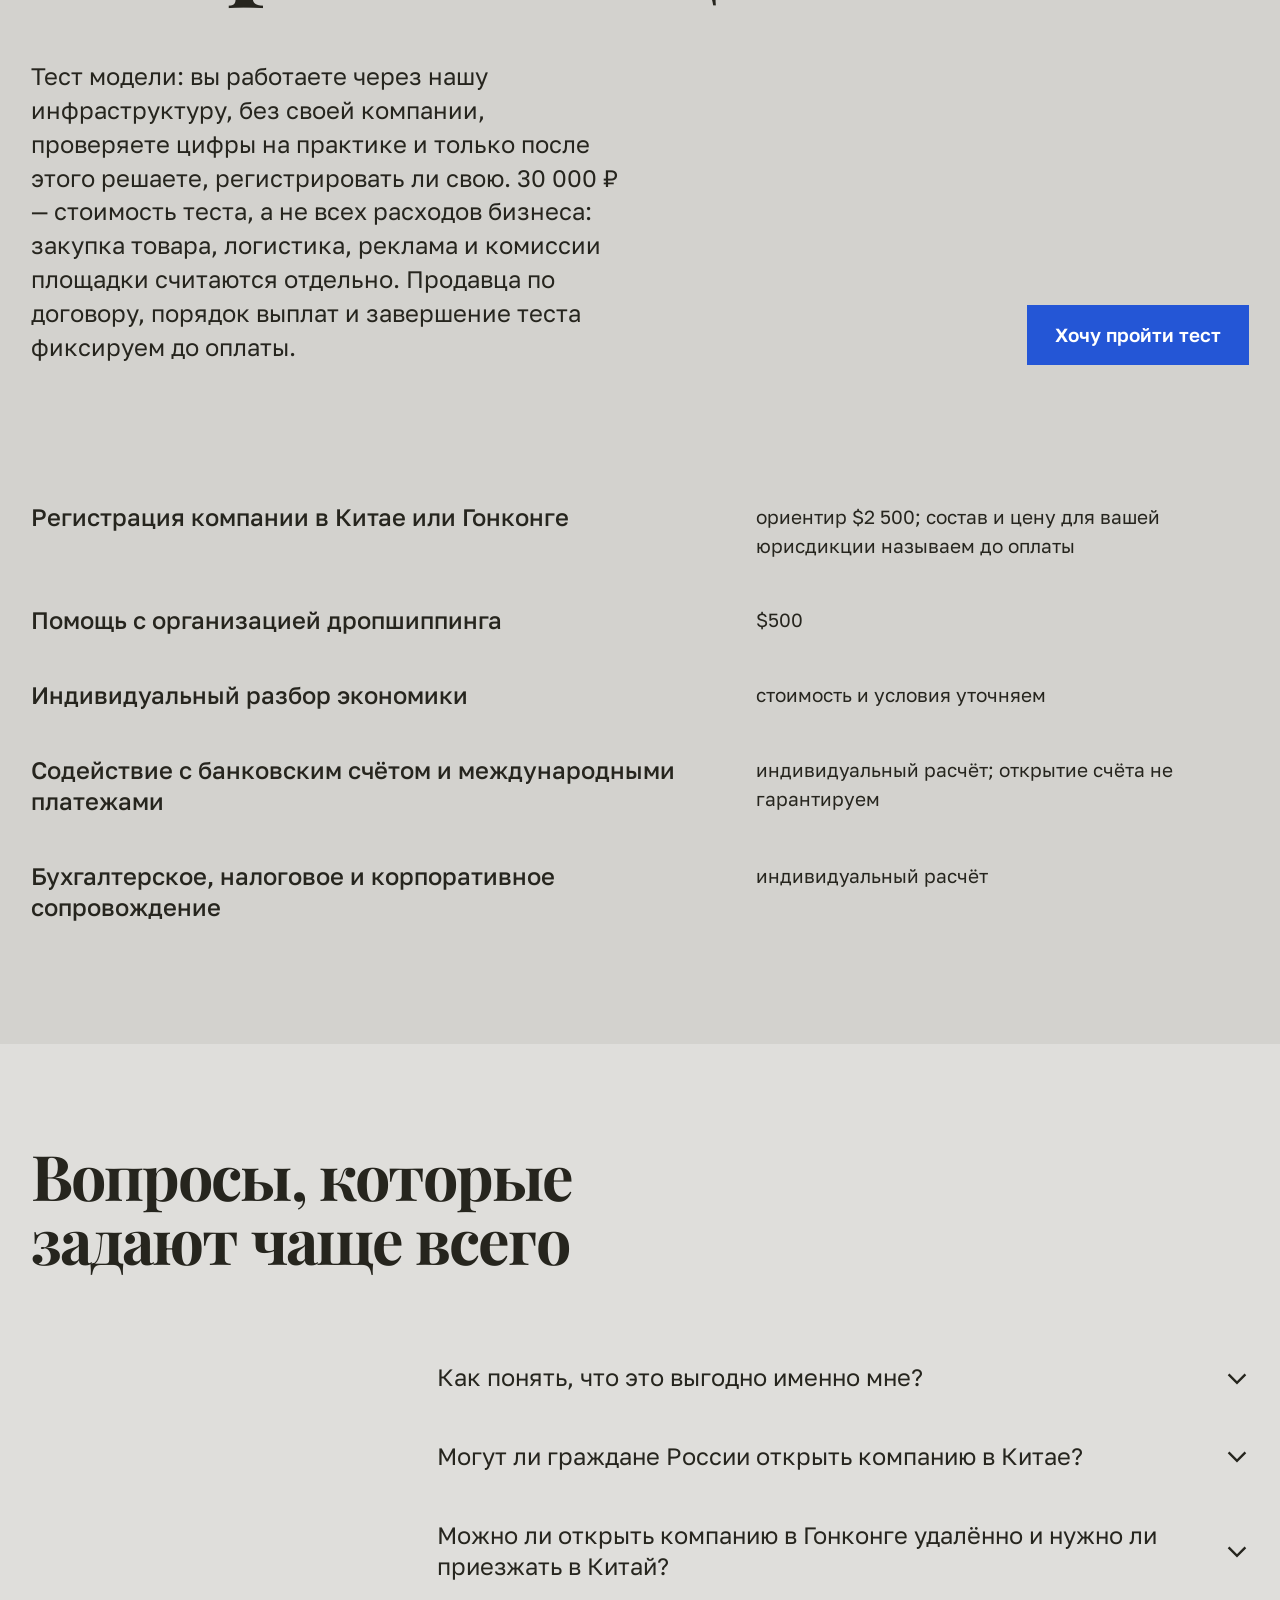
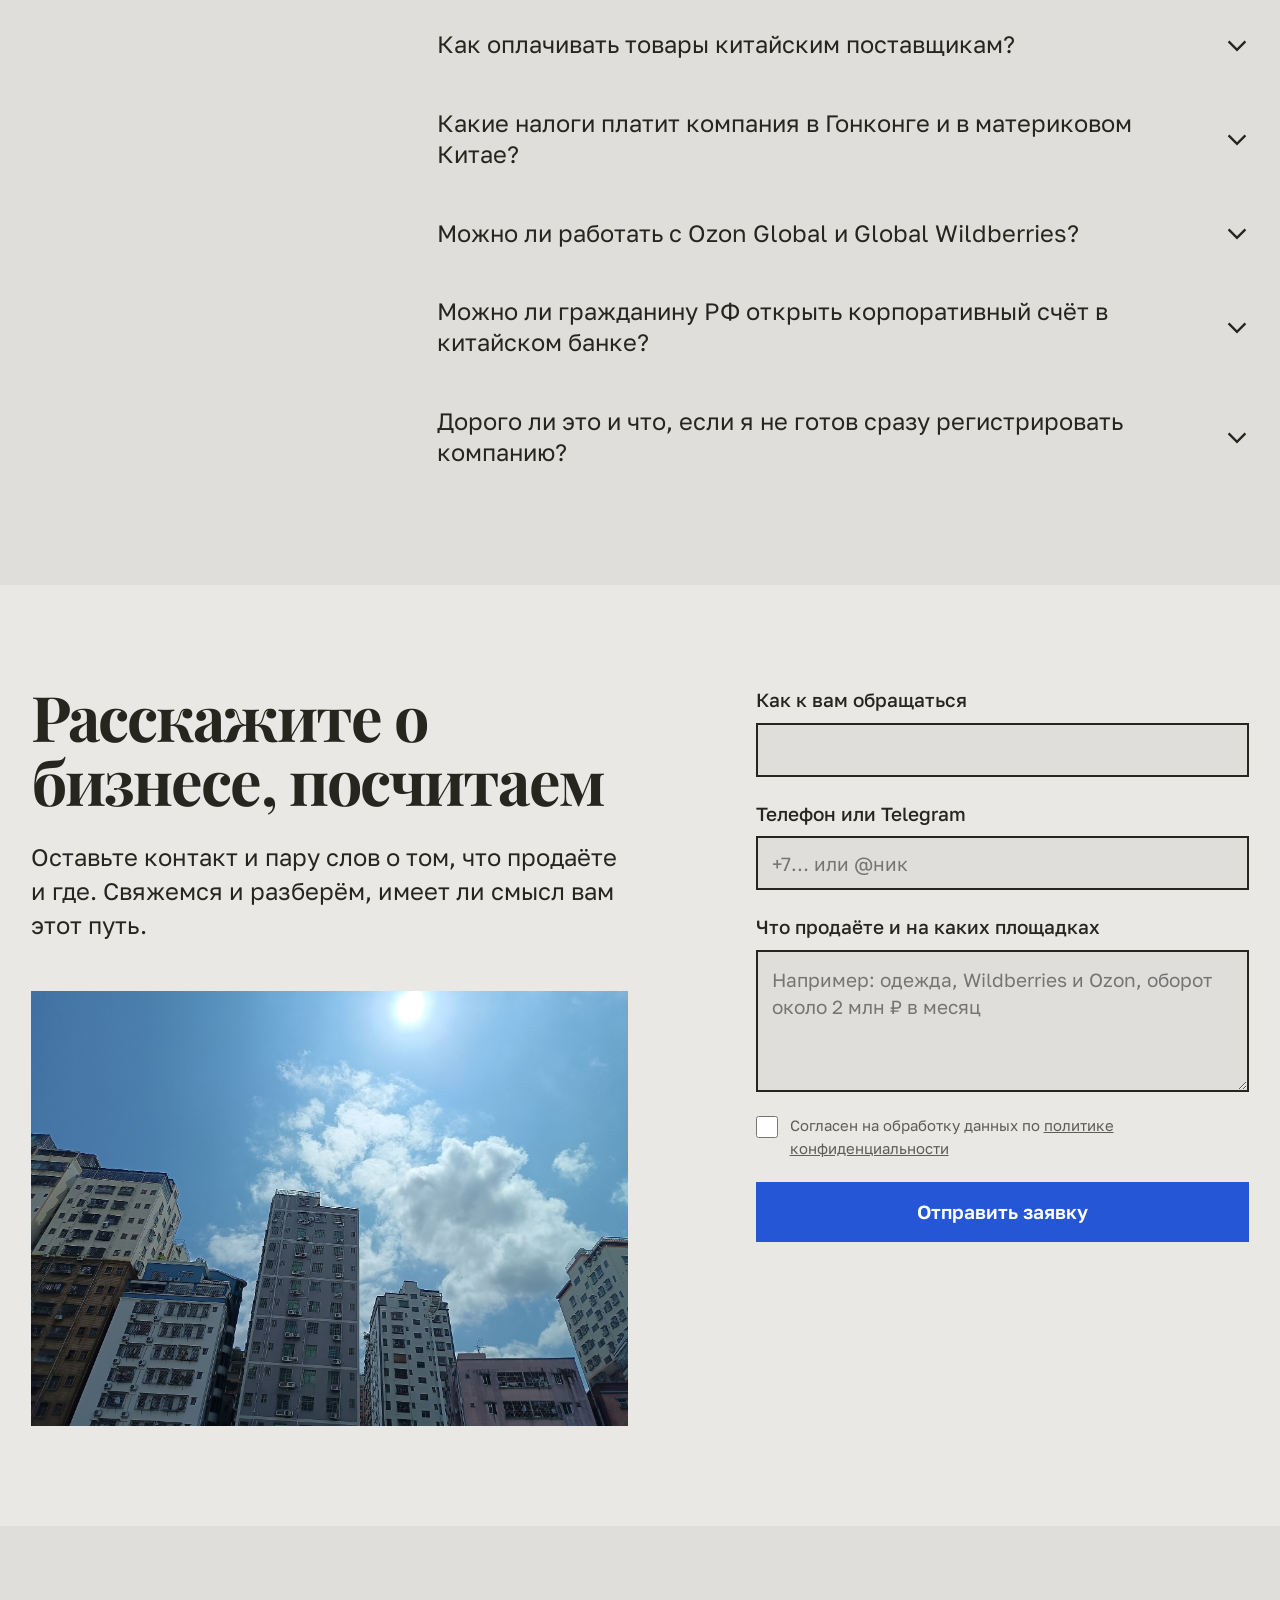
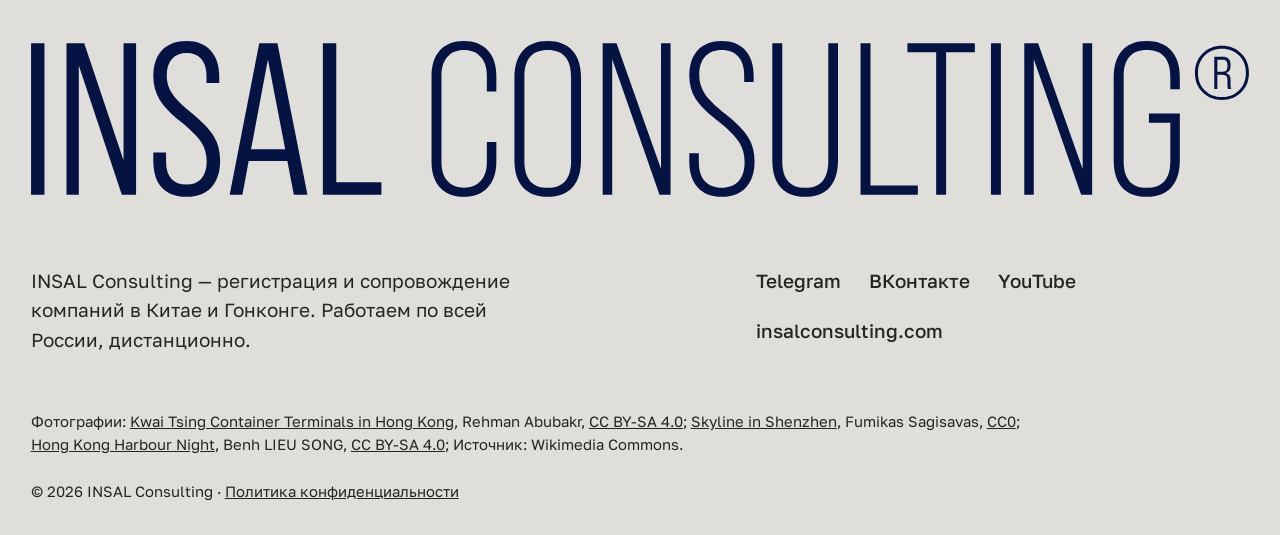
==== commit 6df51a61: "audit fixes: honest calculator, form validation, a11y, copy" ====
--- a/index.html
+++ b/index.html
@@ -3,7 +3,7 @@
 <head>
 <meta charset="utf-8">
 <meta name="viewport" content="width=device-width, initial-scale=1">
-<title>INSAL Consulting — компания в Китае и Гонконге: сначала расчёт</title>
+<title>Регистрация компаний в Китае и Гонконге — INSAL Consulting</title>
 <meta name="description" content="Помогаем селлерам Wildberries и Ozon и предпринимателям, работающим с Китаем, посчитать выгоду от компании в Китае или Гонконге, проверить модель на тесте и только потом зарегистрировать компанию.">
 <meta name="theme-color" content="#dfdedb">
 <meta property="og:title" content="INSAL Consulting — сначала расчёт, потом компания">
@@ -14,7 +14,7 @@
 <link rel="preconnect" href="https://fonts.gstatic.com" crossorigin>
 <link href="https://fonts.googleapis.com/css2?family=Golos+Text:wght@400;500;600&family=Playfair+Display:wght@600;700;800&display=swap" rel="stylesheet">
 <link rel="stylesheet" href="styles.css">
-<script>document.documentElement.classList.add('js')</script>
+<script>document.documentElement.classList.add('js');setTimeout(function(){if(!window.__ok){document.documentElement.classList.remove('js')}},3500)</script>
 </head>
 <body>
 
@@ -63,10 +63,10 @@
     </h1>
   </div>
   <div class="hero__foot">
-    <p class="hero__sub">Компания в Китае или Гонконге — для селлеров Wildberries и Ozon, импортёров и тех, кто работает с китайскими поставщиками. Сначала считаем, выгодно ли это именно вам, и только потом регистрируем.</p>
+    <p class="hero__sub">Регистрация компаний в Китае и Гонконге для селлеров Wildberries и Ozon, импортёров и тех, кто работает с китайскими поставщиками. Сначала считаем, есть ли смысл именно вам, и только потом регистрируем.</p>
     <div class="hero__act">
       <a class="btn" href="#calc"><span class="btn__t">Рассчитать разницу</span></a>
-      <a class="link" href="https://t.me/insal_tovary_kitai" target="_blank" rel="noopener">Telegram-канал</a>
+      <a class="link" href="#contact" data-topic="Хочу обсудить регистрацию компании">Обсудить регистрацию</a>
     </div>
   </div>
 </section>
@@ -94,37 +94,42 @@
 <!-- CALCULATOR -->
 <section class="sec sec--calc" id="calc" aria-labelledby="h-calc">
   <div class="wrap">
-    <h2 class="head" id="h-calc">Прикиньте разницу на своих цифрах</h2>
+    <h2 class="head" id="h-calc">Расчёт на ваших цифрах</h2>
     <div class="calc">
-      <form class="calc__in" id="calcForm" onsubmit="return false" aria-label="Калькулятор разницы расходов">
+      <form class="calc__in" id="calcForm" novalidate aria-label="Предварительный расчёт разницы расходов">
         <div class="field">
-          <label for="c-turn">Оборот в месяц</label>
-          <output id="o-turn" class="field__val" for="c-turn">2 000 000 ₽</output>
-          <input id="c-turn" class="range" type="range" min="200000" max="20000000" step="100000" value="2000000">
-        </div>
-        <div class="pairs" role="group" aria-label="Расходы в процентах от оборота">
+          <label for="c-turn-n">Продажи в месяц до удержаний площадки, ₽</label>
+          <input class="field__num" id="c-turn-n" type="text" inputmode="numeric" maxlength="11" autocomplete="off" value="2000000">
+          <input id="c-turn" class="range" type="range" min="200000" max="20000000" step="100000" value="2000000" aria-label="Продажи в месяц, ползунок">
+        </div>
+        <div class="pairs" role="group" aria-label="Расходы">
           <div class="pairs__h"><span></span><span>Сейчас</span><span>Через Китай или Гонконг</span></div>
-          <label class="pairs__r"><span>Комиссия площадки и реклама, %</span><input id="c-com0" type="number" inputmode="decimal" min="0" max="80" step="0.5" value="20" aria-label="Комиссия площадки и реклама сейчас, %"><input id="c-com1" type="number" inputmode="decimal" min="0" max="80" step="0.5" value="16" aria-label="Комиссия площадки и реклама в новой модели, %"></label>
-          <label class="pairs__r"><span>Налоги, %</span><input id="c-tax0" type="number" inputmode="decimal" min="0" max="80" step="0.5" value="7" aria-label="Налоги сейчас, %"><input id="c-tax1" type="number" inputmode="decimal" min="0" max="80" step="0.5" value="4" aria-label="Налоги в новой модели, %"></label>
-          <label class="pairs__r"><span>Логистика и платежи, %</span><input id="c-log0" type="number" inputmode="decimal" min="0" max="80" step="0.5" value="8" aria-label="Логистика и платежи сейчас, %"><input id="c-log1" type="number" inputmode="decimal" min="0" max="80" step="0.5" value="8" aria-label="Логистика и платежи в новой модели, %"></label>
-          <label class="pairs__r pairs__r--one"><span>Обслуживание компании, ₽ в месяц</span><span class="pairs__dash" aria-hidden="true">—</span><input id="c-srv" type="number" inputmode="numeric" min="0" step="1000" value="30000" aria-label="Расходы на обслуживание компании, рублей в месяц"></label>
-        </div>
-        <p class="note">Значения в полях — пример. Подставьте свои: ставки для вашей категории и налогового режима мы назовём на разборе.</p>
+          <label class="pairs__r"><span>Комиссия площадки, % от продаж</span><input id="c-com0" type="text" inputmode="decimal" maxlength="7" autocomplete="off" value="12" aria-label="Комиссия площадки, % от продаж, сейчас"><input id="c-com1" type="text" inputmode="decimal" maxlength="7" autocomplete="off" value="12" aria-label="Комиссия площадки, % от продаж, в новой модели"></label>
+          <label class="pairs__r"><span>Реклама, % от продаж</span><input id="c-ad0" type="text" inputmode="decimal" maxlength="7" autocomplete="off" value="10" aria-label="Реклама, % от продаж, сейчас"><input id="c-ad1" type="text" inputmode="decimal" maxlength="7" autocomplete="off" value="10" aria-label="Реклама, % от продаж, в новой модели"></label>
+          <label class="pairs__r"><span>Логистика и платежи, % от продаж</span><input id="c-log0" type="text" inputmode="decimal" maxlength="7" autocomplete="off" value="8" aria-label="Логистика и платежи, % от продаж, сейчас"><input id="c-log1" type="text" inputmode="decimal" maxlength="7" autocomplete="off" value="8" aria-label="Логистика и платежи, % от продаж, в новой модели"></label>
+          <label class="pairs__r"><span>Налоги, ₽ в месяц (из расчёта вашего бухгалтера)</span><input id="c-tax0" type="text" inputmode="decimal" maxlength="11" autocomplete="off" placeholder="не указано" aria-label="Налоги сейчас, рублей в месяц"><input id="c-tax1" type="text" inputmode="decimal" maxlength="11" autocomplete="off" placeholder="не указано" aria-label="Налоги в новой модели, рублей в месяц"></label>
+          <label class="pairs__r pairs__r--one"><span>Обслуживание компании, ₽ в месяц</span><span class="pairs__dash" aria-hidden="true">—</span><input id="c-srv" type="text" inputmode="numeric" maxlength="9" autocomplete="off" value="30000" aria-label="Обслуживание компании, рублей в месяц"></label>
+          <label class="pairs__r pairs__r--one"><span>Разовые расходы на регистрацию, ₽</span><span class="pairs__dash" aria-hidden="true">—</span><input id="c-once" type="text" inputmode="numeric" maxlength="9" autocomplete="off" placeholder="не указано" aria-label="Разовые расходы на регистрацию, рублей"></label>
+        </div>
+        <p class="calc__err" id="calcErr" role="alert"></p>
+        <p class="note">Значения в полях — пример для знакомства с расчётом, не тарифы площадок и не наши цены. Подставьте свои. Налоги калькулятор сам не считает: они зависят от страны, статуса и вида дохода, поэтому суммы берутся из расчёта специалиста.</p>
       </form>
 
-      <div class="calc__out" id="calcOut" aria-live="polite">
-        <p class="out__num"><span id="outNum">110 000</span> <span class="out__cur">₽</span></p>
-        <p class="out__label" id="outLabel">Разница в расходах за месяц</p>
-        <p class="out__year" id="outYear">За год: 1 320 000 ₽</p>
+      <div class="calc__out" id="calcOut">
+        <p class="out__num"><span id="outNum">−30 000</span> <span class="out__cur">₽</span></p>
+        <p class="out__label" id="outLabel">Изменение расходов за месяц</p>
+        <p class="out__year" id="outYear"></p>
         <dl class="out__list">
-          <div><dt>Комиссии и реклама</dt><dd id="d-com">+80 000 ₽</dd></div>
-          <div><dt>Налоги</dt><dd id="d-tax">+60 000 ₽</dd></div>
+          <div><dt>Комиссия площадки</dt><dd id="d-com">0 ₽</dd></div>
+          <div><dt>Реклама</dt><dd id="d-ad">0 ₽</dd></div>
           <div><dt>Логистика и платежи</dt><dd id="d-log">0 ₽</dd></div>
+          <div><dt>Налоги</dt><dd id="d-tax">не учтены</dd></div>
           <div><dt>Обслуживание компании</dt><dd id="d-srv">−30 000 ₽</dd></div>
         </dl>
-        <p class="out__verdict" id="outVerdict">При таких допущениях модель окупается.</p>
+        <p class="out__verdict" id="outVerdict" aria-live="polite"></p>
+        <p class="out__pay" id="outPay"></p>
         <button class="btn btn--inv" type="button" id="calcGo"><span class="btn__t">Разобрать мои цифры</span></button>
-        <p class="out__fine">Это прикидка на ваших допущениях, а не обещание результата. Реальная разница зависит от оборота, категории товара, комиссий, логистики и налогов.</p>
+        <p class="out__fine">Это сравнение расходов, а не прибыль: выручку, себестоимость и возвраты калькулятор не считает. Результат не обещание экономии.</p>
       </div>
     </div>
   </div>
@@ -140,17 +145,14 @@
       <div class="frags">
 
         <div class="frag is-on" data-i="0" data-ui>
-          <div class="ui__h"><b>Разбор экономики</b><span>пример</span></div>
-          <div class="ui__t">
-            <div class="ui__row ui__row--h"><span></span><span>Сейчас</span><span>Через структуру</span></div>
-            <div class="ui__row"><span>Оборот</span><span>2 000 000</span><span>2 000 000</span></div>
-            <div class="ui__row"><span>Комиссии и реклама</span><span>400 000</span><span>320 000</span></div>
-            <div class="ui__row"><span>Налоги</span><span>140 000</span><span>80 000</span></div>
-            <div class="ui__row"><span>Логистика и платежи</span><span>160 000</span><span>160 000</span></div>
-            <div class="ui__row"><span>Обслуживание</span><span>0</span><span>30 000</span></div>
-            <div class="ui__row ui__row--sum"><span>Расходы всего</span><span>700 000</span><span>590 000</span></div>
-          </div>
-          <div class="ui__foot"><span>Разница в месяц</span><b>110 000 ₽</b></div>
+          <div class="ui__h"><b>Что входит в разбор</b><span>по вашим цифрам</span></div>
+          <ul class="ui__check">
+            <li><svg viewBox="0 0 20 20" aria-hidden="true"><path d="M4 10.5l4 4 8-9" fill="none" stroke="currentColor" stroke-width="2.4"/></svg><span>Комиссии площадки и реклама</span></li>
+            <li><svg viewBox="0 0 20 20" aria-hidden="true"><path d="M4 10.5l4 4 8-9" fill="none" stroke="currentColor" stroke-width="2.4"/></svg><span>Логистика и международные платежи</span></li>
+            <li><svg viewBox="0 0 20 20" aria-hidden="true"><path d="M4 10.5l4 4 8-9" fill="none" stroke="currentColor" stroke-width="2.4"/></svg><span>Налоги в вашей и в новой модели</span></li>
+            <li><svg viewBox="0 0 20 20" aria-hidden="true"><path d="M4 10.5l4 4 8-9" fill="none" stroke="currentColor" stroke-width="2.4"/></svg><span>Обслуживание компании и разовые расходы</span></li>
+          </ul>
+          <p class="ui__fine">Итог: сравниваем расходы двух моделей и говорим, есть ли смысл идти дальше.</p>
         </div>
 
         <div class="frag" data-i="1" data-ui>
@@ -194,7 +196,7 @@
         <span class="track__bg"></span><span class="track__fill" id="trackFill"></span>
         <input class="range range--stage" id="stageRange" type="range" min="0" max="3" step="1" value="0" aria-label="Этап работы" aria-valuetext="Расчёт">
       </div>
-      <div class="stops" id="stops">
+      <div class="stops" id="stops" role="group" aria-label="Этапы работы">
         <button type="button" class="is-on" data-i="0">Расчёт</button>
         <button type="button" data-i="1">Тест</button>
         <button type="button" data-i="2">Регистрация</button>
@@ -213,14 +215,14 @@
       <span class="pl">за три месяца</span>
     </h2>
     <div class="price__row">
-      <p class="lead price__sub">Тест модели: вы работаете через нашу инфраструктуру, без своей компании: проверяете цифры на практике и только после этого решаете, регистрировать ли свою.</p>
+      <p class="lead price__sub">Тест модели: вы работаете через нашу инфраструктуру, без своей компании, проверяете цифры на практике и только после этого решаете, регистрировать ли свою. 30 000 ₽ — стоимость теста, а не всех расходов бизнеса: закупка товара, логистика, реклама и комиссии площадки считаются отдельно. Продавца по договору, порядок выплат и завершение теста фиксируем до оплаты.</p>
       <a class="btn price__btn" href="#contact" data-topic="Хочу пройти тест модели (30 000 ₽ за 3 месяца)"><span class="btn__t">Хочу пройти тест</span></a>
     </div>
     <dl class="plist">
-      <div class="plist__r"><dt>Регистрация компании в Китае или Гонконге</dt><dd>ориентир $2 500, зависит от юрисдикции и задачи</dd></div>
+      <div class="plist__r"><dt>Регистрация компании в Китае или Гонконге</dt><dd>ориентир $2 500; состав и цену для вашей юрисдикции называем до оплаты</dd></div>
       <div class="plist__r"><dt>Помощь с организацией дропшиппинга</dt><dd>$500</dd></div>
       <div class="plist__r"><dt>Индивидуальный разбор экономики</dt><dd>стоимость и условия уточняем</dd></div>
-      <div class="plist__r"><dt>Банковские счета и международные платежи</dt><dd>индивидуальный расчёт</dd></div>
+      <div class="plist__r"><dt>Содействие с банковским счётом и международными платежами</dt><dd>индивидуальный расчёт; открытие счёта не гарантируем</dd></div>
       <div class="plist__r"><dt>Бухгалтерское, налоговое и корпоративное сопровождение</dt><dd>индивидуальный расчёт</dd></div>
     </dl>
   </div>
@@ -253,7 +255,7 @@
       </details>
       <details class="q" name="faq">
         <summary><span>Можно ли работать с Ozon Global и Global Wildberries?</span><svg viewBox="0 0 20 20" aria-hidden="true"><path d="M3 7l7 7 7-7" fill="none" stroke="currentColor" stroke-width="2"/></svg></summary>
-        <div class="q__a"><p>Да, мы организуем работу через международные программы маркетплейсов, включая Ozon Global и другие доступные площадки. Условия площадок меняются, поэтому актуальные требования уточняем на разборе.</p></div>
+        <div class="q__a"><p>Мы организуем работу через международную программу Ozon Global и другие доступные площадки. Условия Wildberries для иностранных продавцов зависят от страны и меняются, поэтому актуальные правила по WB уточняем отдельно на разборе, до оплаты.</p></div>
       </details>
       <details class="q" name="faq">
         <summary><span>Можно ли гражданину РФ открыть корпоративный счёт в китайском банке?</span><svg viewBox="0 0 20 20" aria-hidden="true"><path d="M3 7l7 7 7-7" fill="none" stroke="currentColor" stroke-width="2"/></svg></summary>
@@ -274,25 +276,25 @@
       <h2 class="head" id="h-contact">Расскажите о бизнесе, посчитаем</h2>
       <p class="lead">Оставьте контакт и пару слов о том, что продаёте и где. Свяжемся и разберём, имеет ли смысл вам этот путь.</p>
       <figure class="contact__pic">
-        <img src="img/skyline-in-shenzhen-20250327.jpg" width="1920" height="1440" alt="Небоскрёбы Шэньчжэня на закате" loading="lazy" decoding="async">
+        <img src="img/skyline-in-shenzhen-20250327.jpg" width="1920" height="1440" alt="Небоскрёбы Шэньчжэня на фоне неба" loading="lazy" decoding="async">
       </figure>
     </div>
     <form class="form" id="leadForm" novalidate>
       <input type="text" name="_gotcha" style="display:none" tabindex="-1" autocomplete="off">
       <div class="f">
         <label for="f-name">Как к вам обращаться</label>
-        <input id="f-name" name="name" type="text" autocomplete="name" required>
+        <input id="f-name" name="name" type="text" autocomplete="name" maxlength="80" required aria-describedby="formSt">
       </div>
       <div class="f">
         <label for="f-contact">Телефон или Telegram</label>
-        <input id="f-contact" name="contact" type="text" autocomplete="tel" placeholder="+7… или @ник" required>
+        <input id="f-contact" name="contact" type="text" autocomplete="tel" placeholder="+7… или @ник" maxlength="80" required aria-describedby="formSt">
       </div>
       <div class="f">
         <label for="f-comment">Что продаёте и на каких площадках</label>
-        <textarea id="f-comment" name="comment" rows="4" placeholder="Например: одежда, Wildberries и Ozon, оборот около 2 млн ₽ в месяц"></textarea>
+        <textarea id="f-comment" name="comment" rows="4" maxlength="1500" placeholder="Например: одежда, Wildberries и Ozon, оборот около 2 млн ₽ в месяц"></textarea>
       </div>
       <input type="hidden" name="topic" id="f-topic" value="">
-      <label class="agree"><input type="checkbox" id="f-agree" required><span>Согласен на обработку данных по <a href="privacy.html">политике конфиденциальности</a></span></label>
+      <label class="agree"><input type="checkbox" id="f-agree" name="consent" value="yes" required><span>Согласен на обработку данных по <a href="privacy.html">политике конфиденциальности</a></span></label>
       <button class="btn btn--full" type="submit"><span class="btn__t">Отправить заявку</span></button>
       <p class="form__st" id="formSt" role="status" aria-live="polite"></p>
     </form>
--- a/styles.css
+++ b/styles.css
@@ -366,3 +366,16 @@
   .band__win { clip-path: none; }
   .band__img { transform: none; }
 }
+
+/* round 2 */
+.field { grid-template-columns: 1fr minmax(0, 11ch); }
+.field__num { font: inherit; font-family: var(--f-display); font-weight: 700; font-size: var(--s-state); text-align: right; background: transparent; border: 0; border-bottom: 2px solid var(--ink); border-radius: 0; padding: 0 0 2px; width: 100%; min-width: 0; color: var(--ink); }
+.field__num:focus { outline: 0; border-color: var(--accent); }
+.pairs input[aria-invalid="true"], .field__num[aria-invalid="true"] { border-color: #b3261e; background: #fbeceb; }
+.calc__err { min-height: 1.4em; color: #b3261e; font-weight: 500; font-size: var(--s-small); }
+.out__pay { font-size: var(--s-small); margin-top: 6px; }
+.calc__out.is-neg { background: var(--accent); }
+.frag[inert] { visibility: hidden; }
+.q, .sec, .stages, .foot { scroll-margin-top: 56px; }
+.ui__check { padding-right: 0; }
+.frag[data-i="2"] .ui__check { padding-right: 74px; }
